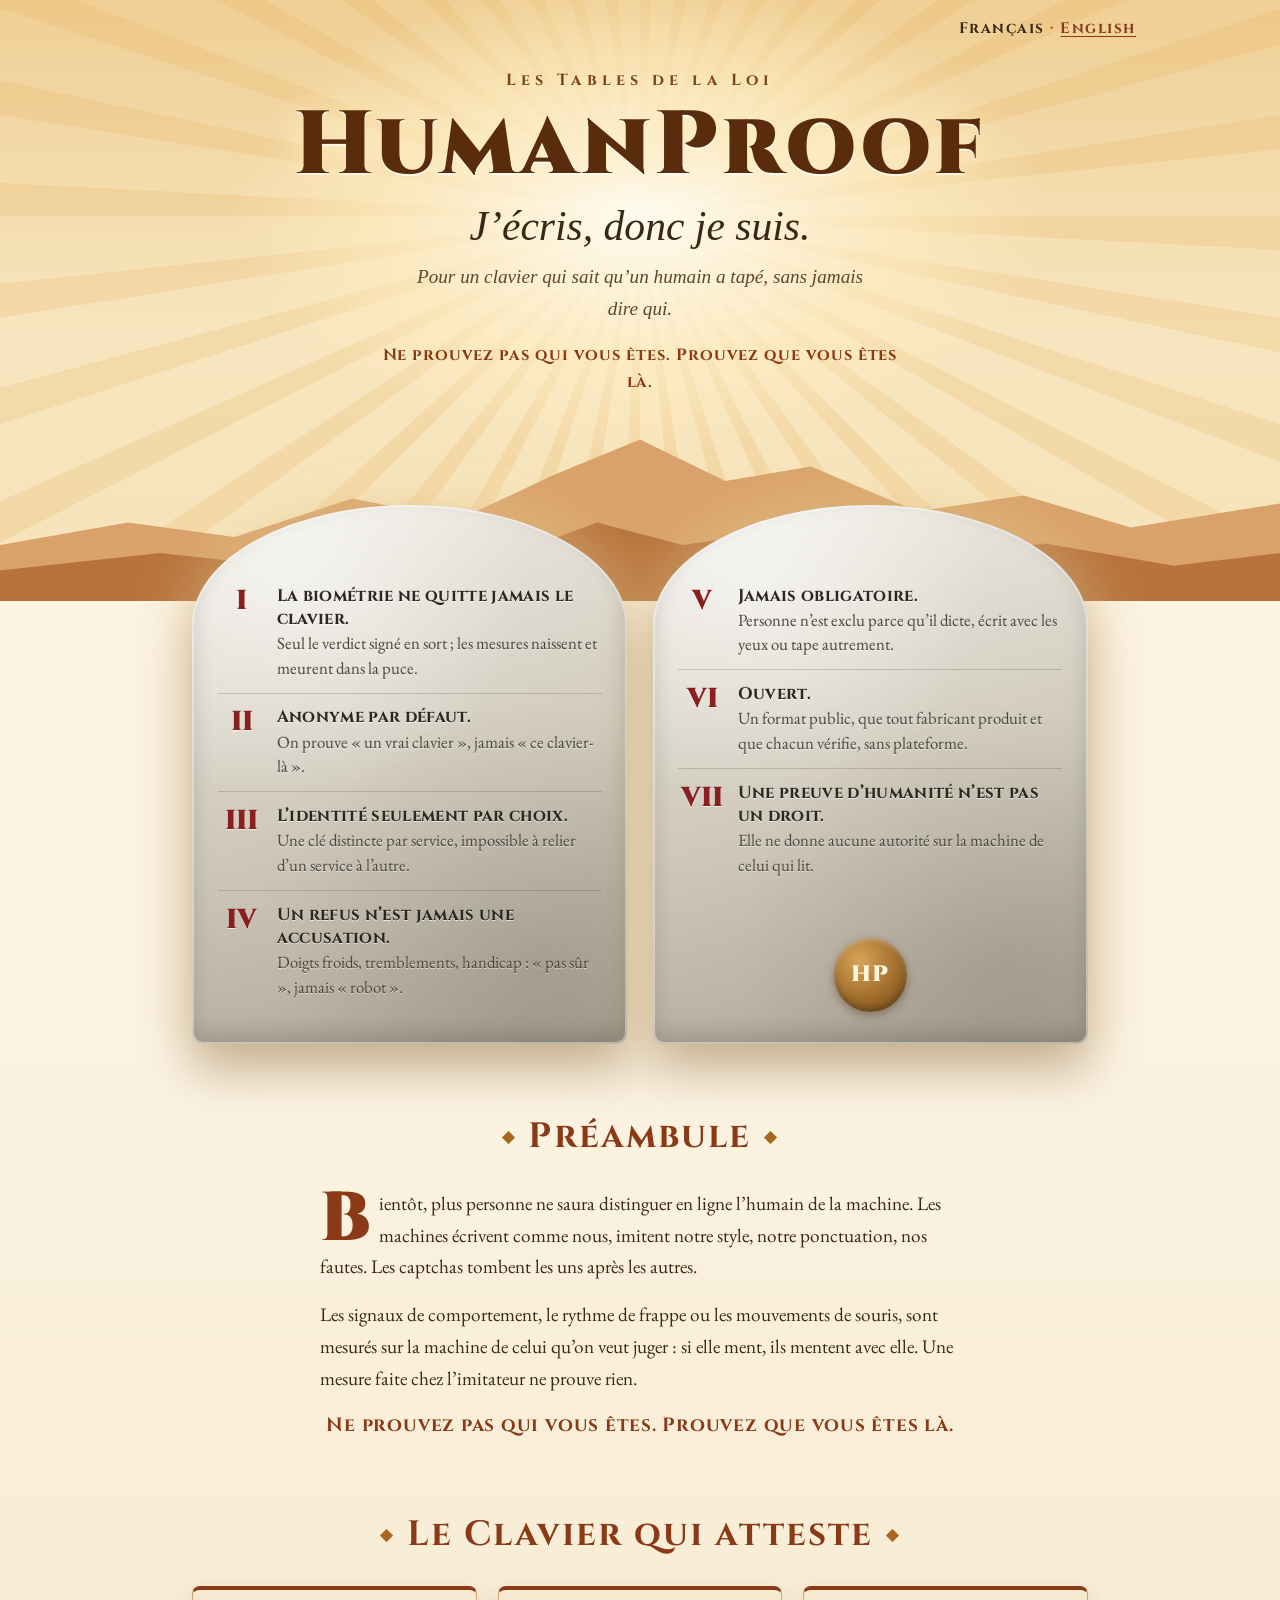
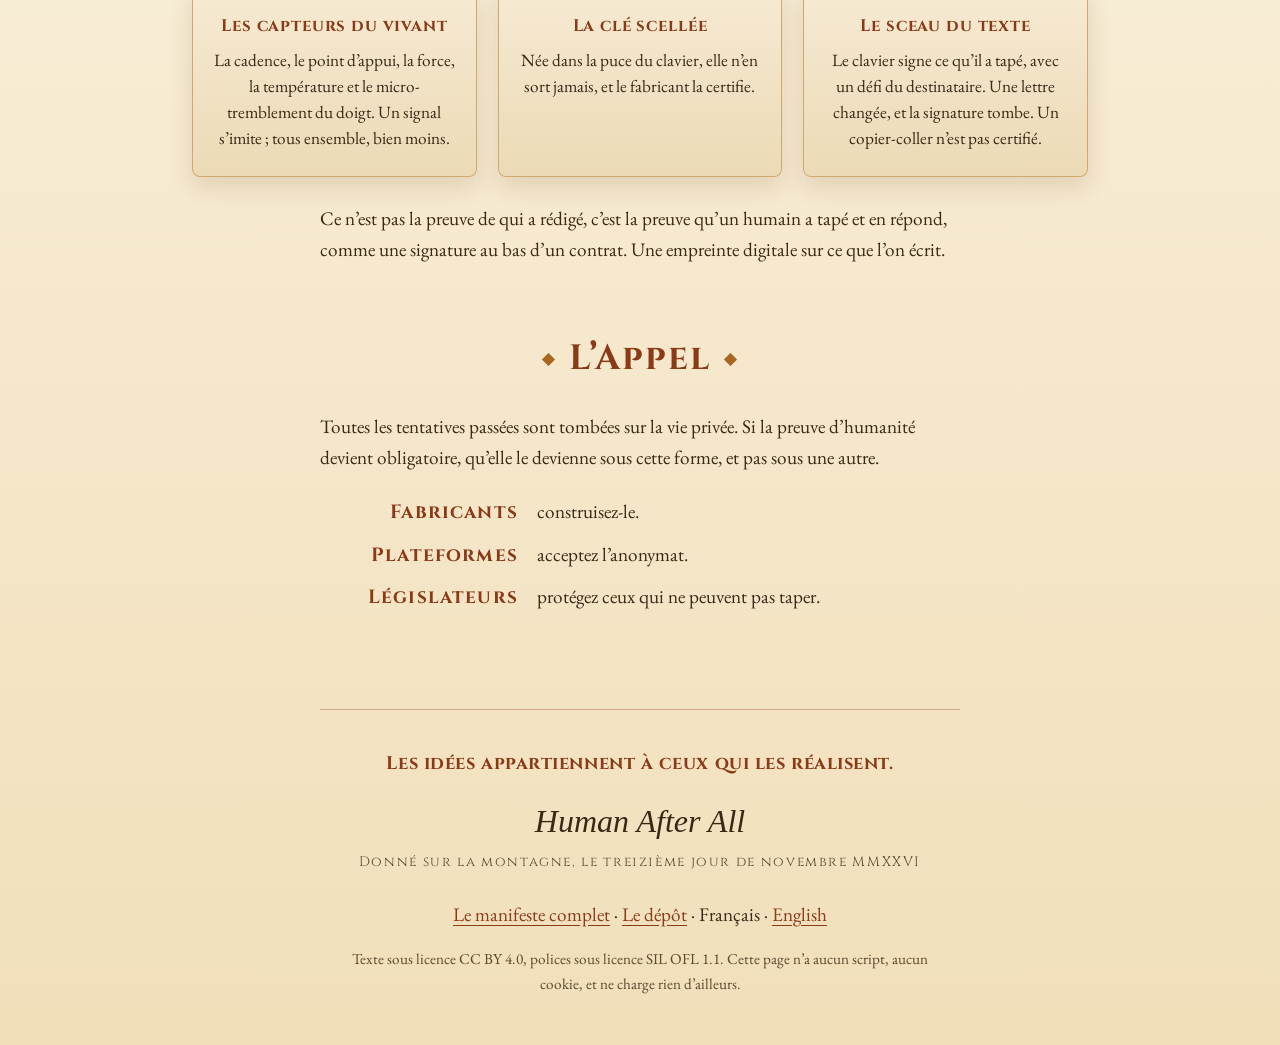
==== docs/index.html @ ca528313 "HumanProof : manifeste (FR, EN), versions courtes, page « Tables de la Loi », licence CC BY 4.0" ====
<!doctype html>
<html lang="fr">
<head>
  <meta charset="utf-8">
  <meta name="viewport" content="width=device-width, initial-scale=1">
  <meta http-equiv="Content-Security-Policy" content="default-src 'none'; style-src 'self'; font-src 'self'; img-src 'self'; base-uri 'none'; form-action 'none'">
  <meta name="referrer" content="no-referrer">
  <meta name="color-scheme" content="light">
  <title>HumanProof — J’écris, donc je suis</title>
  <meta name="description" content="Manifeste pour un clavier qui sait qu’un humain a tapé, sans jamais dire qui.">
  <meta property="og:title" content="HumanProof — J’écris, donc je suis">
  <meta property="og:description" content="Manifeste pour un clavier qui sait qu’un humain a tapé, sans jamais dire qui.">
  <meta property="og:type" content="website">
  <meta property="og:url" content="https://vpan-utbm.github.io/knock-knock/">
  <meta property="og:image" content="https://vpan-utbm.github.io/knock-knock/banner-fr.png">
  <meta name="twitter:card" content="summary_large_image">
  <link rel="alternate" hreflang="en" href="en.html">
  <link rel="stylesheet" href="style.css">
</head>
<body>
  <header class="sinai">
    <nav class="lang"><span aria-current="page">Français</span> · <a href="en.html" hreflang="en" lang="en">English</a></nav>
    <p class="kicker">Les Tables de la Loi</p>
    <h1>HumanProof</h1>
    <p class="tagline">J’écris, donc je suis.</p>
    <p class="subtitle">Pour un clavier qui sait qu’un humain a tapé, sans jamais dire qui.</p>
    <p class="slogan">Ne prouvez pas qui vous êtes. Prouvez que vous êtes là.</p>
    <svg class="mountain" viewBox="0 0 1200 220" preserveAspectRatio="none" aria-hidden="true">
      <path d="M0 220 L0 150 L120 122 L220 140 L330 92 L430 118 L520 62 L600 18 L680 70 L760 52 L860 108 L960 88 L1060 128 L1200 98 L1200 220 Z" fill="#d8a26a"/>
      <path d="M0 220 L0 182 L150 160 L260 176 L380 140 L470 166 L560 122 L640 150 L740 130 L850 170 L980 148 L1100 176 L1200 160 L1200 220 Z" fill="#b8733d"/>
    </svg>
  </header>

  <main>
  <section class="tables" aria-label="Les sept lois">
    <div class="tablets">
      <div class="tablet">
        <ol>
          <li><span class="num" aria-hidden="true">I</span><span class="law"><span class="visually-hidden">I. </span>La biométrie ne quitte jamais le clavier.</span><span class="gloss-line">Seul le verdict signé en sort ; les mesures naissent et meurent dans la puce.</span></li>
          <li><span class="num" aria-hidden="true">II</span><span class="law"><span class="visually-hidden">II. </span>Anonyme par défaut.</span><span class="gloss-line">On prouve « un vrai clavier », jamais « ce clavier-là ».</span></li>
          <li><span class="num" aria-hidden="true">III</span><span class="law"><span class="visually-hidden">III. </span>L’identité seulement par choix.</span><span class="gloss-line">Une clé distincte par service, impossible à relier d’un service à l’autre.</span></li>
          <li><span class="num" aria-hidden="true">IV</span><span class="law"><span class="visually-hidden">IV. </span>Un refus n’est jamais une accusation.</span><span class="gloss-line">Doigts froids, tremblements, handicap : « pas sûr », jamais « robot ».</span></li>
        </ol>
      </div>
      <div class="tablet">
        <ol start="5">
          <li><span class="num" aria-hidden="true">V</span><span class="law"><span class="visually-hidden">V. </span>Jamais obligatoire.</span><span class="gloss-line">Personne n’est exclu parce qu’il dicte, écrit avec les yeux ou tape autrement.</span></li>
          <li><span class="num" aria-hidden="true">VI</span><span class="law"><span class="visually-hidden">VI. </span>Ouvert.</span><span class="gloss-line">Un format public, que tout fabricant produit et que chacun vérifie, sans plateforme.</span></li>
          <li><span class="num" aria-hidden="true">VII</span><span class="law"><span class="visually-hidden">VII. </span>Une preuve d’humanité n’est pas un droit.</span><span class="gloss-line">Elle ne donne aucune autorité sur la machine de celui qui lit.</span></li>
        </ol>
        <div class="seal" aria-hidden="true">HP</div>
      </div>
    </div>
  </section>

  <section aria-labelledby="h-preamble">
    <h2 id="h-preamble">Préambule</h2>
    <div class="prose">
      <p class="lettrine">Bientôt, plus personne ne saura distinguer en ligne l’humain de la machine. Les machines écrivent comme nous, imitent notre style, notre ponctuation, nos fautes. Les captchas tombent les uns après les autres.</p>
      <p>Les signaux de comportement, le rythme de frappe ou les mouvements de souris, sont mesurés sur la machine de celui qu’on veut juger : si elle ment, ils mentent avec elle. Une mesure faite chez l’imitateur ne prouve rien.</p>
      <p class="proclaim">Ne prouvez pas qui vous êtes. Prouvez que vous êtes là.</p>
    </div>
  </section>

  <section aria-labelledby="h-keyboard">
    <h2 id="h-keyboard">Le Clavier qui atteste</h2>
    <div class="steles">
      <article class="stele"><h3>Les capteurs du vivant</h3><p>La cadence, le point d’appui, la force, la température et le micro-tremblement du doigt. Un signal s’imite ; tous ensemble, bien moins.</p></article>
      <article class="stele"><h3>La clé scellée</h3><p>Née dans la puce du clavier, elle n’en sort jamais, et le fabricant la certifie.</p></article>
      <article class="stele"><h3>Le sceau du texte</h3><p>Le clavier signe ce qu’il a tapé, avec un défi du destinataire. Une lettre changée, et la signature tombe. Un copier-coller n’est pas certifié.</p></article>
    </div>
    <div class="prose"><p>Ce n’est pas la preuve de qui a rédigé, c’est la preuve qu’un humain a tapé et en répond, comme une signature au bas d’un contrat. Une empreinte digitale sur ce que l’on écrit.</p></div>
  </section>

  <section aria-labelledby="h-call">
    <h2 id="h-call">L’Appel</h2>
    <div class="prose"><p>Toutes les tentatives passées sont tombées sur la vie privée. Si la preuve d’humanité devient obligatoire, qu’elle le devienne sous cette forme, et pas sous une autre.</p></div>
    <dl class="decree">
      <dt>Fabricants</dt><dd>construisez-le.</dd>
      <dt>Plateformes</dt><dd>acceptez l’anonymat.</dd>
      <dt>Législateurs</dt><dd>protégez ceux qui ne peuvent pas taper.</dd>
    </dl>
  </section>
  </main>

  <footer class="colophon">
    <p class="maxim">Les idées appartiennent à ceux qui les réalisent.</p>
    <p class="signature">Human After All</p>
    <p class="date">Donné sur la montagne, le treizième jour de novembre MMXXVI</p>
    <p class="links"><a href="https://github.com/vpan-utbm/knock-knock/blob/main/MANIFESTE.md">Le manifeste complet</a> · <a href="https://github.com/vpan-utbm/knock-knock">Le dépôt</a> · <span aria-current="page">Français</span> · <a href="en.html" hreflang="en" lang="en">English</a></p>
    <p class="fine">Texte sous licence CC BY 4.0, polices sous licence SIL OFL 1.1. Cette page n’a aucun script, aucun cookie, et ne charge rien d’ailleurs.</p>
  </footer>
</body>
</html>
---- docs/style.css ----
/* HumanProof: the Tables of the Law, Sinai at dawn. No script, no third-party request: fonts are self-hosted (SIL OFL). */

@font-face { font-family: "Cinzel"; src: url("fonts/Cinzel.ttf") format("truetype"); font-weight: 400 900; font-display: swap; }
@font-face { font-family: "EB Garamond"; src: url("fonts/EBGaramond.ttf") format("truetype"); font-weight: 400 800; font-style: normal; font-display: swap; }
@font-face { font-family: "EB Garamond"; src: url("fonts/EBGaramond-Italic.ttf") format("truetype"); font-weight: 400 800; font-style: italic; font-display: swap; }

:root {
  --sand: #fbf3e2;
  --sand-deep: #f1dfba;
  --ink: #3a2816;
  --ink-soft: #5e4630;
  --bronze: #7a4512;
  --bronze-hi: #a8661f;
  --terracotta: #8a3a17;
  --carved: #8b1e1e;
  --stone-hi: #f1eee7;
  --stone: #d3cdc0;
  --stone-lo: #ada595;
  --stone-ink: #2b2620;
  --stone-soft: #4d463c;
  --roman: "Cinzel", "Trajan Pro", Georgia, serif;
  --book: "EB Garamond", Garamond, Georgia, serif;
  color-scheme: light;
}

* { box-sizing: border-box; }

html { background: var(--sand); }

body {
  margin: 0;
  color: var(--ink);
  font-family: var(--book);
  font-size: 1.2rem;
  line-height: 1.65;
  background: linear-gradient(var(--sand) 40%, var(--sand-deep));
}

a { color: var(--terracotta); text-underline-offset: 0.2em; }
a:hover { color: #5c230b; }
a:focus-visible { outline: 2px solid var(--terracotta); outline-offset: 3px; border-radius: 2px; }

/* read by screen readers, not shown (the carved numeral is decorative) */
.visually-hidden { position: absolute; width: 1px; height: 1px; overflow: hidden; clip-path: inset(50%); white-space: nowrap; }

/* ---- Sinai at dawn: light from above, rays, the mountain ---- */

.sinai {
  position: relative;
  overflow: hidden;
  padding: 1rem 1rem 0;
  text-align: center;
  background:
    radial-gradient(ellipse 42% 52% at 50% 36%, rgba(255, 252, 240, 0.97), rgba(255, 238, 196, 0.6) 48%, transparent 76%),
    repeating-conic-gradient(from -90deg at 50% 36%, rgba(232, 176, 92, 0.22) 0deg 3deg, transparent 3deg 9deg),
    linear-gradient(#efcf94, #f7e5bf 55%, #f6e3bb);
}

.lang {
  max-width: 62rem;
  margin: 0 auto 1.6rem;
  text-align: right;
  font-family: var(--roman);
  font-size: 0.95rem;
  font-weight: 700;
  letter-spacing: 0.1em;
  color: var(--bronze);
}
.lang [aria-current] { color: var(--ink); }

.kicker {
  margin: 0 0 0.4rem;
  font-family: var(--roman);
  font-weight: 700;
  font-size: clamp(0.8rem, 2.6vw, 1rem);
  letter-spacing: 0.32em;
  color: var(--bronze);
}

h1 {
  margin: 0;
  font-family: var(--roman);
  font-weight: 900;
  font-size: clamp(2.7rem, 11vw, 5.6rem);
  line-height: 1.05;
  letter-spacing: 0.04em;
  color: #5a2c0e;
  text-shadow: 0 2px 0 rgba(255, 255, 255, 0.7), 0 0 32px rgba(255, 236, 190, 0.9);
}

.tagline {
  margin: 0.5rem 0 0.6rem;
  font-style: italic;
  font-size: clamp(1.7rem, 6vw, 2.6rem);
  line-height: 1.2;
  color: var(--ink);
}

.subtitle { margin: 0 auto 1.1rem; max-width: 28rem; font-style: italic; color: var(--ink-soft); }

.slogan {
  margin: 0 auto;
  max-width: 34rem;
  font-family: var(--roman);
  font-size: clamp(0.85rem, 2.6vw, 1.02rem);
  font-weight: 700;
  letter-spacing: 0.06em;
  color: var(--terracotta);
}

.mountain { display: block; width: calc(100% + 2rem); height: clamp(6rem, 18vw, 11rem); margin: 1.8rem -1rem 0; }

/* ---- Sections ---- */

main { max-width: 62rem; margin: 0 auto; padding: 0 1rem 2rem; }

section { margin: 0 auto 4rem; }

h2 {
  margin: 0 0 1.4rem;
  text-align: center;
  font-family: var(--roman);
  font-weight: 700;
  font-size: clamp(1.6rem, 5vw, 2.2rem);
  letter-spacing: 0.06em;
  color: var(--terracotta);
}
h2::before, h2::after { content: "\25C6"; font-size: 0.45em; vertical-align: middle; color: var(--bronze-hi); margin: 0 0.8em; }

.prose { max-width: 40rem; margin: 0 auto; }
.prose p { margin: 0 0 1rem; }

.lettrine::first-letter {
  float: left;
  font-family: var(--roman);
  font-weight: 900;
  font-size: 3.6em;
  line-height: 0.85;
  padding: 0.04em 0.12em 0 0;
  color: var(--terracotta);
}

.proclaim { margin: 1.6rem auto 0; text-align: center; font-family: var(--roman); font-weight: 700; letter-spacing: 0.04em; color: var(--terracotta); }

/* ---- The Tables of the Law, standing on the mountain ---- */

.tables { position: relative; margin-top: clamp(-6rem, -10vw, -3rem); }

.tablets {
  display: grid;
  grid-template-columns: repeat(auto-fit, minmax(18rem, 1fr));
  gap: 1.6rem;
  max-width: 56rem;
  margin: 0 auto;
}

.tablet {
  display: flex;
  flex-direction: column;
  padding: 5rem 1.6rem 2rem;
  color: var(--stone-ink);
  background:
    radial-gradient(circle at 24% 12%, rgba(255, 255, 255, 0.55), transparent 40%),
    radial-gradient(circle at 80% 86%, rgba(0, 0, 0, 0.1), transparent 46%),
    linear-gradient(165deg, var(--stone-hi), var(--stone) 48%, var(--stone-lo));
  border-radius: 50% 50% 0.7rem 0.7rem / 7.5rem 7.5rem 0.7rem 0.7rem;
  box-shadow:
    inset 0 0 0 2px rgba(255, 255, 255, 0.4),
    inset 0 -10px 22px rgba(0, 0, 0, 0.16),
    0 24px 50px rgba(90, 50, 15, 0.35),
    0 0 60px rgba(255, 230, 170, 0.6);
}

.tablet ol { list-style: none; margin: 0; padding: 0; }

.tablet li {
  display: grid;
  grid-template-columns: 3rem 1fr;
  column-gap: 0.7rem;
  padding: 0.8rem 0;
  border-top: 1px solid rgba(60, 50, 35, 0.2);
}
.tablet li:first-child { border-top: 0; padding-top: 0; }

.num, .law, .gloss-line { text-shadow: 0 1px 0 rgba(255, 255, 255, 0.65), 0 -1px 0 rgba(0, 0, 0, 0.14); }

.num {
  grid-row: span 2;
  align-self: start;
  font-family: var(--roman);
  font-weight: 900;
  font-size: 1.7rem;
  line-height: 1.15;
  text-align: center;
  color: var(--carved);
}

.law { font-family: var(--roman); font-weight: 700; font-size: 1.04rem; line-height: 1.4; letter-spacing: 0.02em; }

.gloss-line { font-size: 1.05rem; line-height: 1.45; color: var(--stone-soft); }

.seal {
  display: grid;
  place-items: center;
  width: 4.6rem;
  height: 4.6rem;
  margin: auto auto 0;
  border-radius: 50%;
  font-family: var(--roman);
  font-weight: 900;
  font-size: 1.4rem;
  letter-spacing: 0.06em;
  color: #fff4dc;
  background: radial-gradient(circle at 35% 30%, #d9a457, #9c6a2a 58%, #6b4318);
  box-shadow: 0 3px 8px rgba(60, 35, 10, 0.4), inset 0 -3px 6px rgba(0, 0, 0, 0.3), inset 0 2px 4px rgba(255, 255, 255, 0.35);
}

/* ---- The mechanism: three steles ---- */

.steles {
  display: grid;
  grid-template-columns: repeat(auto-fit, minmax(15rem, 1fr));
  gap: 1.3rem;
  max-width: 56rem;
  margin: 0 auto 1.6rem;
}

.stele {
  padding: 1.4rem 1.3rem 1.5rem;
  text-align: center;
  background: linear-gradient(#f6ead2, #ecdab6);
  border: 1px solid #cfa86e;
  border-top: 4px solid var(--terracotta);
  border-radius: 0.5rem;
  box-shadow: 0 10px 24px rgba(90, 50, 15, 0.14);
}
.stele h3 { margin: 0 0 0.5rem; font-family: var(--roman); font-weight: 700; font-size: 1.05rem; letter-spacing: 0.05em; color: var(--terracotta); }
.stele p { margin: 0; font-size: 1.08rem; line-height: 1.5; }

/* ---- The call ---- */

.decree { max-width: 34rem; margin: 1.4rem auto 0; display: grid; grid-template-columns: auto 1fr; gap: 0.6rem 1.2rem; align-items: baseline; }
.decree dt { font-family: var(--roman); font-weight: 700; letter-spacing: 0.06em; color: var(--terracotta); text-align: right; }
.decree dd { margin: 0; }

/* ---- Colophon ---- */

.colophon { max-width: 40rem; margin: 0 auto; padding: 2.4rem 1rem 3rem; text-align: center; border-top: 1px solid rgba(138, 58, 23, 0.35); }
.maxim { margin: 0 0 1rem; font-family: var(--roman); font-weight: 700; font-size: 1.15rem; letter-spacing: 0.03em; color: var(--terracotta); }
.signature { margin: 0; font-style: italic; font-size: 2rem; color: var(--ink); }
.date { margin: 0.2rem 0 1.6rem; font-family: var(--roman); font-size: 0.85rem; letter-spacing: 0.12em; color: var(--ink-soft); }
.links { margin: 0 0 1rem; }
.fine { margin: 0; font-size: 0.95rem; color: var(--ink-soft); }

@media (max-width: 30rem) {
  body { font-size: 1.1rem; }
  .tablet { padding: 4.4rem 1.2rem 1.8rem; }
  .decree { grid-template-columns: 1fr; gap: 0.1rem; }
  .decree dt { text-align: left; margin-top: 0.6rem; }
}
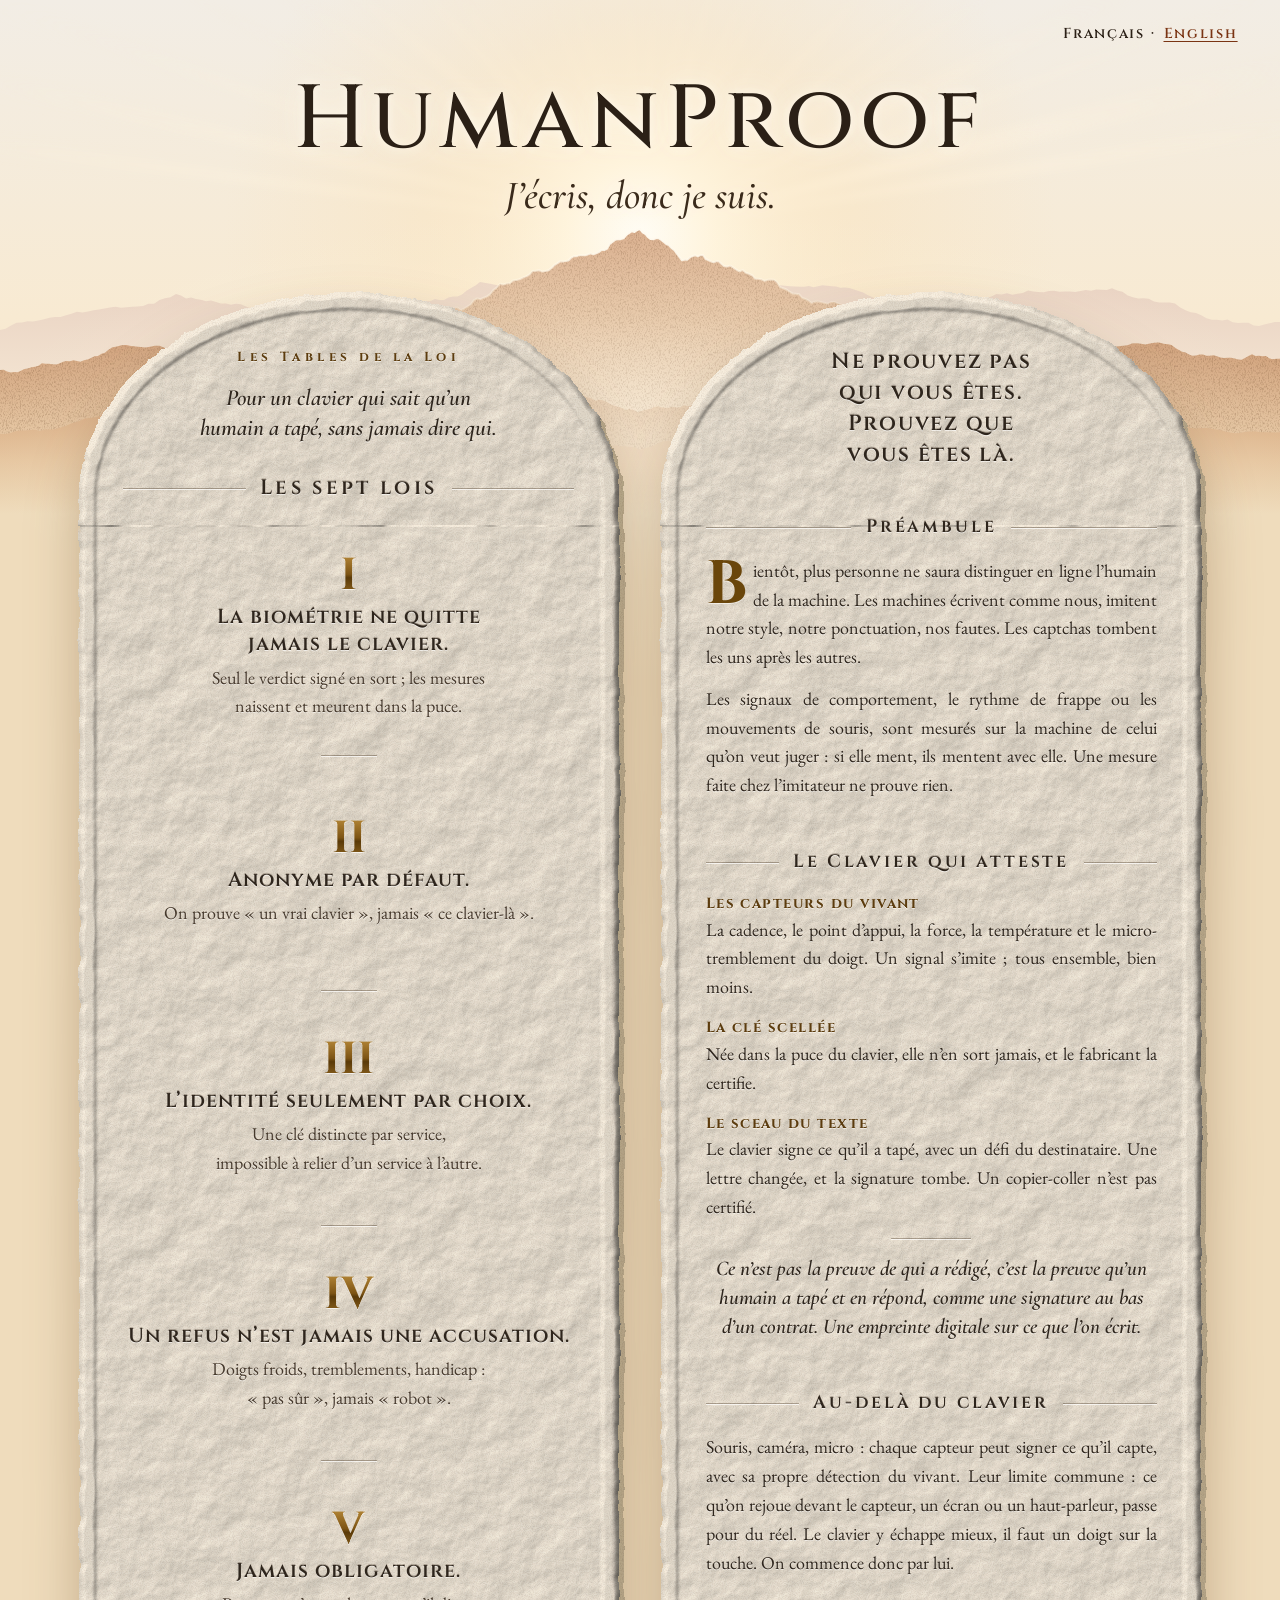
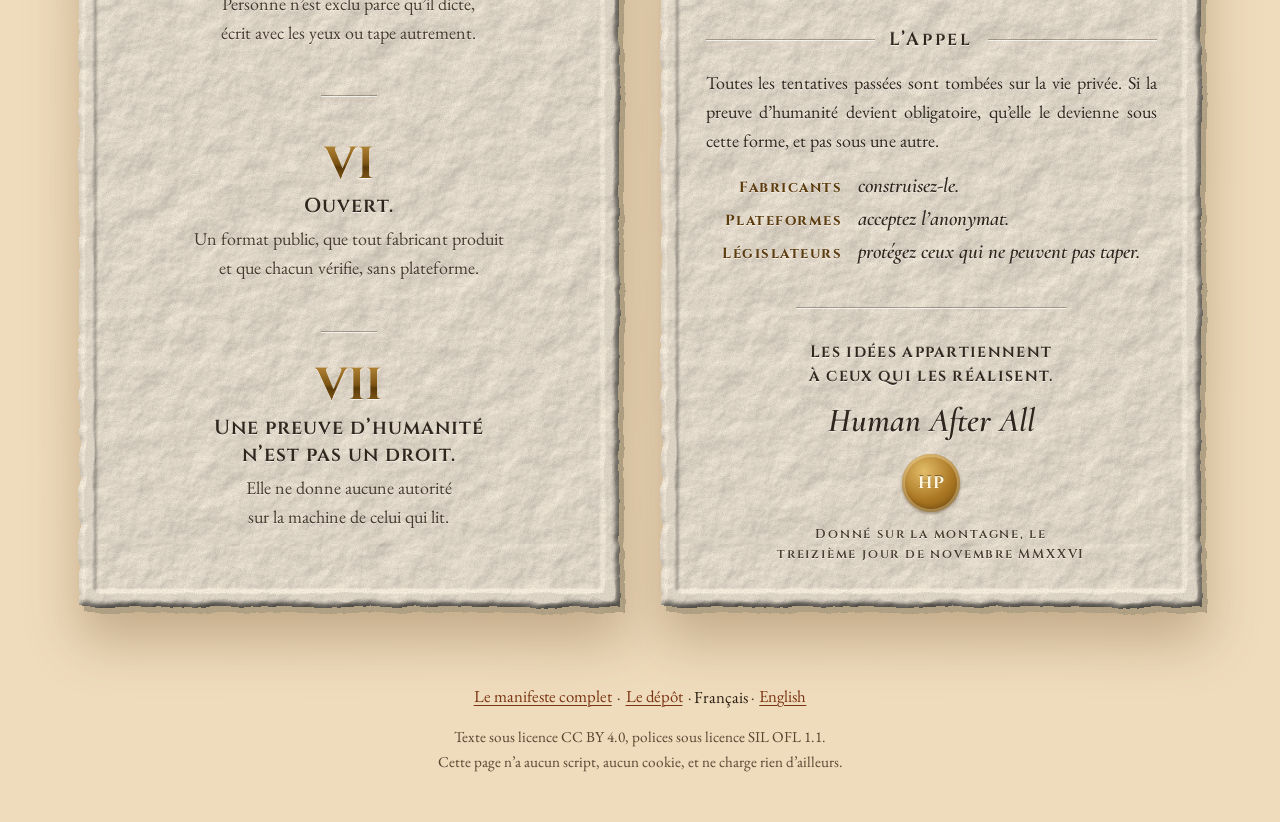
==== commit d8c7cc92: "Page : tout le manifeste grave sur deux tables de pierre au Sinai ; partie « Au-dela du clavier » ; " ====
--- a/docs/index.html
+++ b/docs/index.html
@@ -18,76 +18,78 @@
   <link rel="stylesheet" href="style.css">
 </head>
 <body>
-  <header class="sinai">
-    <nav class="lang"><span aria-current="page">Français</span> · <a href="en.html" hreflang="en" lang="en">English</a></nav>
-    <p class="kicker">Les Tables de la Loi</p>
+  <header class="sky">
+    <nav class="lang"><span aria-current="page">Français</span>&nbsp;· <a href="en.html" hreflang="en" lang="en">English</a></nav>
     <h1>HumanProof</h1>
     <p class="tagline">J’écris, donc je suis.</p>
-    <p class="subtitle">Pour un clavier qui sait qu’un humain a tapé, sans jamais dire qui.</p>
-    <p class="slogan">Ne prouvez pas qui vous êtes. Prouvez que vous êtes là.</p>
-    <svg class="mountain" viewBox="0 0 1200 220" preserveAspectRatio="none" aria-hidden="true">
-      <path d="M0 220 L0 150 L120 122 L220 140 L330 92 L430 118 L520 62 L600 18 L680 70 L760 52 L860 108 L960 88 L1060 128 L1200 98 L1200 220 Z" fill="#d8a26a"/>
-      <path d="M0 220 L0 182 L150 160 L260 176 L380 140 L470 166 L560 122 L640 150 L740 130 L850 170 L980 148 L1100 176 L1200 160 L1200 220 Z" fill="#b8733d"/>
-    </svg>
   </header>
 
-  <main>
-  <section class="tables" aria-label="Les sept lois">
-    <div class="tablets">
-      <div class="tablet">
-        <ol>
-          <li><span class="num" aria-hidden="true">I</span><span class="law"><span class="visually-hidden">I. </span>La biométrie ne quitte jamais le clavier.</span><span class="gloss-line">Seul le verdict signé en sort ; les mesures naissent et meurent dans la puce.</span></li>
-          <li><span class="num" aria-hidden="true">II</span><span class="law"><span class="visually-hidden">II. </span>Anonyme par défaut.</span><span class="gloss-line">On prouve « un vrai clavier », jamais « ce clavier-là ».</span></li>
-          <li><span class="num" aria-hidden="true">III</span><span class="law"><span class="visually-hidden">III. </span>L’identité seulement par choix.</span><span class="gloss-line">Une clé distincte par service, impossible à relier d’un service à l’autre.</span></li>
-          <li><span class="num" aria-hidden="true">IV</span><span class="law"><span class="visually-hidden">IV. </span>Un refus n’est jamais une accusation.</span><span class="gloss-line">Doigts froids, tremblements, handicap : « pas sûr », jamais « robot ».</span></li>
-        </ol>
-      </div>
-      <div class="tablet">
-        <ol start="5">
-          <li><span class="num" aria-hidden="true">V</span><span class="law"><span class="visually-hidden">V. </span>Jamais obligatoire.</span><span class="gloss-line">Personne n’est exclu parce qu’il dicte, écrit avec les yeux ou tape autrement.</span></li>
-          <li><span class="num" aria-hidden="true">VI</span><span class="law"><span class="visually-hidden">VI. </span>Ouvert.</span><span class="gloss-line">Un format public, que tout fabricant produit et que chacun vérifie, sans plateforme.</span></li>
-          <li><span class="num" aria-hidden="true">VII</span><span class="law"><span class="visually-hidden">VII. </span>Une preuve d’humanité n’est pas un droit.</span><span class="gloss-line">Elle ne donne aucune autorité sur la machine de celui qui lit.</span></li>
-        </ol>
-        <div class="seal" aria-hidden="true">HP</div>
+  <main class="tables">
+    <div class="tablet tablet-law">
+      <div class="field">
+        <div class="crown">
+          <p class="kicker">Les Tables de la Loi</p>
+          <p class="subtitle">Pour un clavier qui sait qu’un humain a tapé, sans jamais dire qui.</p>
+        </div>
+        <section class="laws" aria-labelledby="h-laws">
+          <h2 id="h-laws">Les sept lois</h2>
+          <ol>
+            <li><span class="num" aria-hidden="true">I</span><span class="law"><span class="visually-hidden">I. </span>La biométrie ne quitte jamais le clavier.</span><span class="gloss-line">Seul le verdict signé en sort ; les mesures naissent et meurent dans la puce.</span></li>
+            <li><span class="num" aria-hidden="true">II</span><span class="law"><span class="visually-hidden">II. </span>Anonyme par défaut.</span><span class="gloss-line">On prouve « un vrai clavier », jamais « ce clavier-là ».</span></li>
+            <li><span class="num" aria-hidden="true">III</span><span class="law"><span class="visually-hidden">III. </span>L’identité seulement par choix.</span><span class="gloss-line">Une clé distincte par service, impossible à relier d’un service à l’autre.</span></li>
+            <li><span class="num" aria-hidden="true">IV</span><span class="law"><span class="visually-hidden">IV. </span>Un refus n’est jamais une accusation.</span><span class="gloss-line">Doigts froids, tremblements, handicap : « pas sûr », jamais « robot ».</span></li>
+            <li><span class="num" aria-hidden="true">V</span><span class="law"><span class="visually-hidden">V. </span>Jamais obligatoire.</span><span class="gloss-line">Personne n’est exclu parce qu’il dicte, écrit avec les yeux ou tape autrement.</span></li>
+            <li><span class="num" aria-hidden="true">VI</span><span class="law"><span class="visually-hidden">VI. </span>Ouvert.</span><span class="gloss-line">Un format public, que tout fabricant produit et que chacun vérifie, sans plateforme.</span></li>
+            <li><span class="num" aria-hidden="true">VII</span><span class="law"><span class="visually-hidden">VII. </span>Une preuve d’humanité n’est pas un droit.</span><span class="gloss-line">Elle ne donne aucune autorité sur la machine de celui qui lit.</span></li>
+          </ol>
+        </section>
       </div>
     </div>
-  </section>
 
-  <section aria-labelledby="h-preamble">
-    <h2 id="h-preamble">Préambule</h2>
-    <div class="prose">
-      <p class="lettrine">Bientôt, plus personne ne saura distinguer en ligne l’humain de la machine. Les machines écrivent comme nous, imitent notre style, notre ponctuation, nos fautes. Les captchas tombent les uns après les autres.</p>
-      <p>Les signaux de comportement, le rythme de frappe ou les mouvements de souris, sont mesurés sur la machine de celui qu’on veut juger : si elle ment, ils mentent avec elle. Une mesure faite chez l’imitateur ne prouve rien.</p>
-      <p class="proclaim">Ne prouvez pas qui vous êtes. Prouvez que vous êtes là.</p>
+    <div class="tablet tablet-word">
+      <div class="field">
+        <div class="crown">
+          <p class="slogan"><span>Ne prouvez pas qui vous êtes.</span> <span>Prouvez que vous êtes là.</span></p>
+        </div>
+        <section aria-labelledby="h-preamble">
+          <h2 id="h-preamble">Préambule</h2>
+          <p class="lettrine">Bientôt, plus personne ne saura distinguer en ligne l’humain de la machine. Les machines écrivent comme nous, imitent notre style, notre ponctuation, nos fautes. Les captchas tombent les uns après les autres.</p>
+          <p>Les signaux de comportement, le rythme de frappe ou les mouvements de souris, sont mesurés sur la machine de celui qu’on veut juger : si elle ment, ils mentent avec elle. Une mesure faite chez l’imitateur ne prouve rien.</p>
+        </section>
+        <section aria-labelledby="h-keyboard">
+          <h2 id="h-keyboard">Le Clavier qui atteste</h2>
+          <div class="steles">
+            <div class="stele"><h3>Les capteurs du vivant</h3><p>La cadence, le point d’appui, la force, la température et le micro-tremblement du doigt. Un signal s’imite ; tous ensemble, bien moins.</p></div>
+            <div class="stele"><h3>La clé scellée</h3><p>Née dans la puce du clavier, elle n’en sort jamais, et le fabricant la certifie.</p></div>
+            <div class="stele"><h3>Le sceau du texte</h3><p>Le clavier signe ce qu’il a tapé, avec un défi du destinataire. Une lettre changée, et la signature tombe. Un copier-coller n’est pas certifié.</p></div>
+          </div>
+          <p class="gloss">Ce n’est pas la preuve de qui a rédigé, c’est la preuve qu’un humain a tapé et en répond, comme une signature au bas d’un contrat. Une empreinte digitale sur ce que l’on écrit.</p>
+        </section>
+        <section aria-labelledby="h-beyond">
+          <h2 id="h-beyond">Au-delà du clavier</h2>
+          <p>Souris, caméra, micro : chaque capteur peut signer ce qu’il capte, avec sa propre détection du vivant. Leur limite commune : ce qu’on rejoue devant le capteur, un écran ou un haut-parleur, passe pour du réel. Le clavier y échappe mieux, il faut un doigt sur la touche. On commence donc par lui.</p>
+        </section>
+        <section aria-labelledby="h-call">
+          <h2 id="h-call">L’Appel</h2>
+          <p>Toutes les tentatives passées sont tombées sur la vie privée. Si la preuve d’humanité devient obligatoire, qu’elle le devienne sous cette forme, et pas sous une autre.</p>
+          <dl class="decree">
+            <dt>Fabricants</dt><dd>construisez-le.</dd>
+            <dt>Plateformes</dt><dd>acceptez l’anonymat.</dd>
+            <dt>Législateurs</dt><dd>protégez ceux qui ne peuvent pas taper.</dd>
+          </dl>
+        </section>
+        <div class="colophon">
+          <p class="maxim">Les idées appartiennent à ceux qui les réalisent.</p>
+          <p class="signature">Human After All</p>
+          <div class="seal" aria-hidden="true">HP</div>
+          <p class="date">Donné sur la montagne, le treizième jour de novembre MMXXVI</p>
+        </div>
+      </div>
     </div>
-  </section>
-
-  <section aria-labelledby="h-keyboard">
-    <h2 id="h-keyboard">Le Clavier qui atteste</h2>
-    <div class="steles">
-      <article class="stele"><h3>Les capteurs du vivant</h3><p>La cadence, le point d’appui, la force, la température et le micro-tremblement du doigt. Un signal s’imite ; tous ensemble, bien moins.</p></article>
-      <article class="stele"><h3>La clé scellée</h3><p>Née dans la puce du clavier, elle n’en sort jamais, et le fabricant la certifie.</p></article>
-      <article class="stele"><h3>Le sceau du texte</h3><p>Le clavier signe ce qu’il a tapé, avec un défi du destinataire. Une lettre changée, et la signature tombe. Un copier-coller n’est pas certifié.</p></article>
-    </div>
-    <div class="prose"><p>Ce n’est pas la preuve de qui a rédigé, c’est la preuve qu’un humain a tapé et en répond, comme une signature au bas d’un contrat. Une empreinte digitale sur ce que l’on écrit.</p></div>
-  </section>
-
-  <section aria-labelledby="h-call">
-    <h2 id="h-call">L’Appel</h2>
-    <div class="prose"><p>Toutes les tentatives passées sont tombées sur la vie privée. Si la preuve d’humanité devient obligatoire, qu’elle le devienne sous cette forme, et pas sous une autre.</p></div>
-    <dl class="decree">
-      <dt>Fabricants</dt><dd>construisez-le.</dd>
-      <dt>Plateformes</dt><dd>acceptez l’anonymat.</dd>
-      <dt>Législateurs</dt><dd>protégez ceux qui ne peuvent pas taper.</dd>
-    </dl>
-  </section>
   </main>
 
-  <footer class="colophon">
-    <p class="maxim">Les idées appartiennent à ceux qui les réalisent.</p>
-    <p class="signature">Human After All</p>
-    <p class="date">Donné sur la montagne, le treizième jour de novembre MMXXVI</p>
-    <p class="links"><a href="https://github.com/vpan-utbm/knock-knock/blob/main/MANIFESTE.md">Le manifeste complet</a> · <a href="https://github.com/vpan-utbm/knock-knock">Le dépôt</a> · <span aria-current="page">Français</span> · <a href="en.html" hreflang="en" lang="en">English</a></p>
+  <footer class="foot">
+    <p class="links"><a href="https://github.com/vpan-utbm/knock-knock/blob/main/MANIFESTE.md">Le manifeste complet</a>&nbsp;· <a href="https://github.com/vpan-utbm/knock-knock">Le dépôt</a>&nbsp;· <span aria-current="page">Français</span>&nbsp;· <a href="en.html" hreflang="en" lang="en">English</a></p>
     <p class="fine">Texte sous licence CC BY 4.0, polices sous licence SIL OFL 1.1. Cette page n’a aucun script, aucun cookie, et ne charge rien d’ailleurs.</p>
   </footer>
 </body>
--- a/docs/style.css
+++ b/docs/style.css
@@ -1,25 +1,28 @@
-/* HumanProof: the Tables of the Law, Sinai at dawn. No script, no third-party request: fonts are self-hosted (SIL OFL). */
+/* HumanProof: the whole manifesto carved on two Tables of the Law, standing on Sinai at dawn.
+   No script, no third-party request: fonts are self-hosted (SIL OFL), art is local SVG. */
 
 @font-face { font-family: "Cinzel"; src: url("fonts/Cinzel.ttf") format("truetype"); font-weight: 400 900; font-display: swap; }
 @font-face { font-family: "EB Garamond"; src: url("fonts/EBGaramond.ttf") format("truetype"); font-weight: 400 800; font-style: normal; font-display: swap; }
-@font-face { font-family: "EB Garamond"; src: url("fonts/EBGaramond-Italic.ttf") format("truetype"); font-weight: 400 800; font-style: italic; font-display: swap; }
+@font-face { font-family: "Cormorant"; src: url("fonts/Cormorant-Italic.ttf") format("truetype"); font-weight: 300 700; font-style: italic; font-display: swap; }
 
 :root {
-  --sand: #fbf3e2;
-  --sand-deep: #f1dfba;
-  --ink: #3a2816;
-  --ink-soft: #5e4630;
-  --bronze: #7a4512;
-  --bronze-hi: #a8661f;
-  --terracotta: #8a3a17;
-  --carved: #8b1e1e;
-  --stone-hi: #f1eee7;
-  --stone: #d3cdc0;
-  --stone-lo: #ada595;
-  --stone-ink: #2b2620;
-  --stone-soft: #4d463c;
+  --sky-top: #f2ede5;
+  --sky-mid: #f8ead2;
+  --sky-low: #f6dbb0;
+  --sand: #efdcbc;
+  --ink: #2b2016;
+  --ink-soft: #5a4632;
+  --link: #7a3413;
+  --carve: #2e251c;
+  --carve-soft: #46392c;
+  --bronze: #5c3c0e;
+  --gilt: linear-gradient(180deg, #b88a3a 0%, #7d5414 46%, #5a3a08 54%, #9a6d24 100%);
+  --incised: 0 1px 0 rgba(255, 255, 255, 0.55);
+  --incised-deep: 0 -1px 0 rgba(45, 30, 15, 0.3), 0 1px 0 rgba(255, 255, 255, 0.6);
+  --rule: linear-gradient(rgba(70, 52, 32, 0.38) 50%, rgba(255, 255, 255, 0.7) 50%);
   --roman: "Cinzel", "Trajan Pro", Georgia, serif;
   --book: "EB Garamond", Garamond, Georgia, serif;
+  --italic: "Cormorant", "EB Garamond", Garamond, Georgia, serif;
   color-scheme: light;
 }
 
@@ -31,230 +34,316 @@
   margin: 0;
   color: var(--ink);
   font-family: var(--book);
-  font-size: 1.2rem;
-  line-height: 1.65;
-  background: linear-gradient(var(--sand) 40%, var(--sand-deep));
-}
-
-a { color: var(--terracotta); text-underline-offset: 0.2em; }
-a:hover { color: #5c230b; }
-a:focus-visible { outline: 2px solid var(--terracotta); outline-offset: 3px; border-radius: 2px; }
-
-/* read by screen readers, not shown (the carved numeral is decorative) */
+  font-size: 1.125rem;
+  line-height: 1.6;
+  background: var(--sand);
+  overflow-x: clip;
+}
+
+a { color: var(--link); text-underline-offset: 0.2em; text-decoration-thickness: 1px; }
+a:hover { color: #4f1f08; text-decoration-thickness: 2px; }
+a:focus-visible { outline: 2px solid var(--link); outline-offset: 3px; border-radius: 2px; }
+
+/* read by screen readers, not shown (the gilded numeral is decorative) */
 .visually-hidden { position: absolute; width: 1px; height: 1px; overflow: hidden; clip-path: inset(50%); white-space: nowrap; }
 
-/* ---- Sinai at dawn: light from above, rays, the mountain ---- */
-
-.sinai {
+/* ---- The sky: dawn breaking behind the summit ---- */
+
+.sky {
+  padding: 1rem 1rem max(28%, 19rem);
+  text-align: center;
+  background:
+    url("sinai.svg") center bottom / max(100%, 1100px) auto no-repeat,
+    linear-gradient(var(--sky-top), var(--sky-mid) 55%, var(--sky-low));
+}
+
+.lang {
+  max-width: 75rem;
+  margin: 0 auto 1.4rem;
+  text-align: right;
+  font-family: var(--roman);
+  font-size: 0.9rem;
+  font-weight: 600;
+  letter-spacing: 0.12em;
+  color: var(--ink);
+}
+.lang a { color: var(--link); }
+.lang a, .links a { display: inline-block; padding: 0.35rem 0.15rem; }
+
+h1 {
+  margin: 0;
+  font-family: var(--roman);
+  font-weight: 500;
+  font-size: clamp(2.5rem, 8.4vw, 5.6rem);
+  line-height: 1.05;
+  letter-spacing: 0.07em;
+  color: var(--ink);
+  text-shadow: 0 0 2rem rgba(255, 250, 238, 0.95), 0 0 0.6rem rgba(255, 250, 238, 0.9);
+}
+
+.tagline {
+  margin: 0.3rem 0 0;
+  font-family: var(--italic);
+  font-style: italic;
+  font-weight: 500;
+  font-size: clamp(1.6rem, 4.6vw, 2.5rem);
+  line-height: 1.2;
+  color: #3a2a1b;
+  text-shadow: 0 0 1.2rem rgba(255, 250, 238, 0.95);
+}
+
+/* ---- The two Tables of the Law ---- */
+
+.tables {
   position: relative;
-  overflow: hidden;
-  padding: 1rem 1rem 0;
-  text-align: center;
+  display: grid;
+  grid-template-columns: repeat(2, minmax(0, 35rem));
+  justify-content: center;
+  gap: 1.4rem;
+  margin-top: min(-23%, -16rem);
+  padding: 0 1rem 2rem;
+}
+
+/* the light of the summit spilling round the crowns */
+.tables::before {
+  content: "";
+  position: absolute;
+  top: -5rem;
+  left: 50%;
+  width: min(84rem, 160%);
+  height: 30rem;
+  transform: translateX(-50%);
+  background: radial-gradient(closest-side, rgba(255, 251, 240, 0.5), rgba(255, 246, 226, 0.2) 55%, transparent);
+  pointer-events: none;
+}
+
+/* the slab is drawn in SVG, in three pieces cut from one 600 x 940 drawing and scaled to the tablet's width:
+   the crown and the base keep their shape, the body repeats in between (margins in % follow the width), so the
+   drawing never stretches and costs the same whatever the tablet's height */
+.tablet {
+  position: relative;
+  z-index: 1;
   background:
-    radial-gradient(ellipse 42% 52% at 50% 36%, rgba(255, 252, 240, 0.97), rgba(255, 238, 196, 0.6) 48%, transparent 76%),
-    repeating-conic-gradient(from -90deg at 50% 36%, rgba(232, 176, 92, 0.22) 0deg 3deg, transparent 3deg 9deg),
-    linear-gradient(#efcf94, #f7e5bf 55%, #f6e3bb);
-}
-
-.lang {
-  max-width: 62rem;
-  margin: 0 auto 1.6rem;
-  text-align: right;
-  font-family: var(--roman);
-  font-size: 0.95rem;
-  font-weight: 700;
+    url("tablet-crown.svg") top / 100% auto no-repeat,
+    url("tablet-base.svg") bottom / 100% auto no-repeat;
+  filter: drop-shadow(0 1.8rem 1.6rem rgba(96, 58, 22, 0.3));
+}
+.tablet::before {
+  content: "";
+  position: absolute;
+  inset: 0;
+  z-index: -1;
+  margin: 43.333% 0 13.333%;
+  background: url("tablet-body.svg") top / 100% auto repeat-y;
+  /* the crown and the base run under both ends: fading the ends makes the joins dissolve into the stone */
+  mask-image: linear-gradient(transparent, #000 7px, #000 calc(100% - 7px), transparent);
+}
+
+/* the text sits in the sunken field, inside the rim */
+.field {
+  display: flex;
+  flex-direction: column;
+  height: 100%;
+  padding: 4rem 3.4rem 3.4rem;
+  color: var(--carve);
+  text-shadow: var(--incised);
+}
+
+.crown { max-width: 23rem; margin: 0 auto 2rem; text-align: center; }
+
+.kicker {
+  margin: 0 0 0.9rem;
+  font-family: var(--roman);
+  font-weight: 700;
+  font-size: 0.82rem;
+  letter-spacing: 0.34em;
+  color: var(--bronze);
+}
+
+.subtitle {
+  margin: 0;
+  font-family: var(--italic);
+  font-style: italic;
+  font-weight: 600;
+  font-size: 1.45rem;
+  line-height: 1.3;
+  text-wrap: balance;
+}
+
+.slogan {
+  margin: 0.4rem 0 0;
+  font-family: var(--roman);
+  font-weight: 600;
+  font-size: 1.36rem;
+  line-height: 1.42;
+  letter-spacing: 0.08em;
+  text-shadow: var(--incised-deep);
+}
+.slogan span { display: block; text-wrap: balance; }
+.tablet-word .crown { max-width: 21rem; }
+
+.field h2 {
+  display: flex;
+  align-items: center;
+  gap: 0.9rem;
+  margin: 0 0 1.1rem;
+  font-family: var(--roman);
+  font-weight: 600;
+  font-size: 1.12rem;
+  line-height: 1.3;
+  letter-spacing: 0.16em;
+  text-align: center;
+  text-shadow: var(--incised-deep);
+}
+.field h2::before, .field h2::after { content: ""; flex: 1 1 1.2rem; height: 2px; background: var(--rule); }
+
+.field section + section { margin-top: 2.4rem; }
+
+/* ---- Left tablet: the seven laws ---- */
+
+.laws { display: flex; flex: 1; flex-direction: column; }
+.laws h2 { font-size: 1.3rem; }
+
+.laws ol {
+  display: flex;
+  flex: 1;
+  flex-direction: column;
+  list-style: none;
+  margin: 0;
+  padding: 0;
+  text-align: center;
+}
+
+.laws li { display: flex; flex: 1; flex-direction: column; justify-content: center; padding: 1.4rem 0; }
+.laws li + li { background: var(--rule) center top / 3.5rem 2px no-repeat; }
+
+.num {
+  display: block;
+  margin: 0 auto 0.35rem;
+  font-family: var(--roman);
+  font-weight: 700;
+  font-size: 2.8rem;
+  line-height: 1;
+  color: transparent;
+  background: var(--gilt);
+  -webkit-background-clip: text;
+  background-clip: text;
+  text-shadow: none;
+  filter: drop-shadow(0 1px 0 rgba(255, 255, 255, 0.7));
+}
+
+.law {
+  display: block;
+  font-family: var(--roman);
+  font-weight: 600;
+  font-size: 1.24rem;
+  line-height: 1.38;
+  letter-spacing: 0.05em;
+  text-wrap: balance;
+  text-shadow: var(--incised-deep);
+}
+
+.gloss-line { display: block; max-width: 25rem; margin: 0.3rem auto 0; color: var(--carve-soft); text-wrap: balance; }
+
+/* ---- Right tablet: the word ---- */
+
+.tablet-word p { margin: 0 0 0.8rem; }
+.tablet-word section > p:not(.gloss), .stele p { text-align: justify; hyphens: auto; }
+
+.lettrine::first-letter {
+  float: left;
+  margin: 0.05em 0.1em 0 0;
+  font-family: var(--roman);
+  font-weight: 700;
+  font-size: 3.4em;
+  line-height: 0.82;
+  color: #6a460b;
+}
+
+.steles { display: grid; gap: 0.9rem; margin: 0 0 1rem; }
+.stele h3 {
+  margin: 0;
+  font-family: var(--roman);
+  font-weight: 700;
+  font-size: 0.92rem;
   letter-spacing: 0.1em;
   color: var(--bronze);
 }
-.lang [aria-current] { color: var(--ink); }
-
-.kicker {
-  margin: 0 0 0.4rem;
-  font-family: var(--roman);
-  font-weight: 700;
-  font-size: clamp(0.8rem, 2.6vw, 1rem);
-  letter-spacing: 0.32em;
-  color: var(--bronze);
-}
-
-h1 {
-  margin: 0;
-  font-family: var(--roman);
-  font-weight: 900;
-  font-size: clamp(2.7rem, 11vw, 5.6rem);
-  line-height: 1.05;
-  letter-spacing: 0.04em;
-  color: #5a2c0e;
-  text-shadow: 0 2px 0 rgba(255, 255, 255, 0.7), 0 0 32px rgba(255, 236, 190, 0.9);
-}
-
-.tagline {
-  margin: 0.5rem 0 0.6rem;
+.stele p { margin: 0; }
+
+.gloss {
+  margin: 1.2rem 0 0;
+  padding: 1rem 0.5rem 0;
+  font-family: var(--italic);
   font-style: italic;
-  font-size: clamp(1.7rem, 6vw, 2.6rem);
-  line-height: 1.2;
-  color: var(--ink);
-}
-
-.subtitle { margin: 0 auto 1.1rem; max-width: 28rem; font-style: italic; color: var(--ink-soft); }
-
-.slogan {
-  margin: 0 auto;
-  max-width: 34rem;
-  font-family: var(--roman);
-  font-size: clamp(0.85rem, 2.6vw, 1.02rem);
-  font-weight: 700;
-  letter-spacing: 0.06em;
-  color: var(--terracotta);
-}
-
-.mountain { display: block; width: calc(100% + 2rem); height: clamp(6rem, 18vw, 11rem); margin: 1.8rem -1rem 0; }
-
-/* ---- Sections ---- */
-
-main { max-width: 62rem; margin: 0 auto; padding: 0 1rem 2rem; }
-
-section { margin: 0 auto 4rem; }
-
-h2 {
-  margin: 0 0 1.4rem;
-  text-align: center;
-  font-family: var(--roman);
-  font-weight: 700;
-  font-size: clamp(1.6rem, 5vw, 2.2rem);
-  letter-spacing: 0.06em;
-  color: var(--terracotta);
-}
-h2::before, h2::after { content: "\25C6"; font-size: 0.45em; vertical-align: middle; color: var(--bronze-hi); margin: 0 0.8em; }
-
-.prose { max-width: 40rem; margin: 0 auto; }
-.prose p { margin: 0 0 1rem; }
-
-.lettrine::first-letter {
-  float: left;
-  font-family: var(--roman);
-  font-weight: 900;
-  font-size: 3.6em;
-  line-height: 0.85;
-  padding: 0.04em 0.12em 0 0;
-  color: var(--terracotta);
-}
-
-.proclaim { margin: 1.6rem auto 0; text-align: center; font-family: var(--roman); font-weight: 700; letter-spacing: 0.04em; color: var(--terracotta); }
-
-/* ---- The Tables of the Law, standing on the mountain ---- */
-
-.tables { position: relative; margin-top: clamp(-6rem, -10vw, -3rem); }
-
-.tablets {
-  display: grid;
-  grid-template-columns: repeat(auto-fit, minmax(18rem, 1fr));
-  gap: 1.6rem;
-  max-width: 56rem;
-  margin: 0 auto;
-}
-
-.tablet {
-  display: flex;
-  flex-direction: column;
-  padding: 5rem 1.6rem 2rem;
-  color: var(--stone-ink);
-  background:
-    radial-gradient(circle at 24% 12%, rgba(255, 255, 255, 0.55), transparent 40%),
-    radial-gradient(circle at 80% 86%, rgba(0, 0, 0, 0.1), transparent 46%),
-    linear-gradient(165deg, var(--stone-hi), var(--stone) 48%, var(--stone-lo));
-  border-radius: 50% 50% 0.7rem 0.7rem / 7.5rem 7.5rem 0.7rem 0.7rem;
-  box-shadow:
-    inset 0 0 0 2px rgba(255, 255, 255, 0.4),
-    inset 0 -10px 22px rgba(0, 0, 0, 0.16),
-    0 24px 50px rgba(90, 50, 15, 0.35),
-    0 0 60px rgba(255, 230, 170, 0.6);
-}
-
-.tablet ol { list-style: none; margin: 0; padding: 0; }
-
-.tablet li {
-  display: grid;
-  grid-template-columns: 3rem 1fr;
-  column-gap: 0.7rem;
-  padding: 0.8rem 0;
-  border-top: 1px solid rgba(60, 50, 35, 0.2);
-}
-.tablet li:first-child { border-top: 0; padding-top: 0; }
-
-.num, .law, .gloss-line { text-shadow: 0 1px 0 rgba(255, 255, 255, 0.65), 0 -1px 0 rgba(0, 0, 0, 0.14); }
-
-.num {
-  grid-row: span 2;
-  align-self: start;
-  font-family: var(--roman);
-  font-weight: 900;
-  font-size: 1.7rem;
-  line-height: 1.15;
-  text-align: center;
-  color: var(--carved);
-}
-
-.law { font-family: var(--roman); font-weight: 700; font-size: 1.04rem; line-height: 1.4; letter-spacing: 0.02em; }
-
-.gloss-line { font-size: 1.05rem; line-height: 1.45; color: var(--stone-soft); }
+  font-weight: 600;
+  font-size: 1.32rem;
+  line-height: 1.38;
+  text-align: center;
+  background: var(--rule) center top / 5rem 2px no-repeat;
+}
+
+.decree { display: grid; grid-template-columns: auto 1fr; gap: 0.35rem 1rem; align-items: baseline; width: fit-content; margin: 1rem auto 0; }
+.decree dt { font-family: var(--roman); font-weight: 700; font-size: 0.92rem; letter-spacing: 0.1em; color: var(--bronze); text-align: right; }
+.decree dd { margin: 0; text-wrap: balance; font-family: var(--italic); font-style: italic; font-weight: 600; font-size: 1.3rem; line-height: 1.3; }
+
+.colophon {
+  margin-top: auto;
+  padding-top: 2.6rem;
+  text-align: center;
+}
+.colophon::before { content: ""; display: block; width: 60%; height: 2px; margin: 0 auto 2rem; background: var(--rule); }
+
+.maxim { margin: 0 0 0.6rem; font-family: var(--roman); font-weight: 600; font-size: 1.02rem; line-height: 1.45; letter-spacing: 0.08em; text-wrap: balance; text-shadow: var(--incised-deep); }
+.colophon .signature { margin: 0; font-family: var(--italic); font-style: italic; font-weight: 600; font-size: 2.1rem; line-height: 1.2; }
 
 .seal {
   display: grid;
   place-items: center;
-  width: 4.6rem;
-  height: 4.6rem;
-  margin: auto auto 0;
+  width: 3.6rem;
+  height: 3.6rem;
+  margin: 0.8rem auto;
   border-radius: 50%;
   font-family: var(--roman);
-  font-weight: 900;
-  font-size: 1.4rem;
-  letter-spacing: 0.06em;
-  color: #fff4dc;
-  background: radial-gradient(circle at 35% 30%, #d9a457, #9c6a2a 58%, #6b4318);
-  box-shadow: 0 3px 8px rgba(60, 35, 10, 0.4), inset 0 -3px 6px rgba(0, 0, 0, 0.3), inset 0 2px 4px rgba(255, 255, 255, 0.35);
-}
-
-/* ---- The mechanism: three steles ---- */
-
-.steles {
-  display: grid;
-  grid-template-columns: repeat(auto-fit, minmax(15rem, 1fr));
-  gap: 1.3rem;
-  max-width: 56rem;
-  margin: 0 auto 1.6rem;
-}
-
-.stele {
-  padding: 1.4rem 1.3rem 1.5rem;
-  text-align: center;
-  background: linear-gradient(#f6ead2, #ecdab6);
-  border: 1px solid #cfa86e;
-  border-top: 4px solid var(--terracotta);
-  border-radius: 0.5rem;
-  box-shadow: 0 10px 24px rgba(90, 50, 15, 0.14);
-}
-.stele h3 { margin: 0 0 0.5rem; font-family: var(--roman); font-weight: 700; font-size: 1.05rem; letter-spacing: 0.05em; color: var(--terracotta); }
-.stele p { margin: 0; font-size: 1.08rem; line-height: 1.5; }
-
-/* ---- The call ---- */
-
-.decree { max-width: 34rem; margin: 1.4rem auto 0; display: grid; grid-template-columns: auto 1fr; gap: 0.6rem 1.2rem; align-items: baseline; }
-.decree dt { font-family: var(--roman); font-weight: 700; letter-spacing: 0.06em; color: var(--terracotta); text-align: right; }
-.decree dd { margin: 0; }
-
-/* ---- Colophon ---- */
-
-.colophon { max-width: 40rem; margin: 0 auto; padding: 2.4rem 1rem 3rem; text-align: center; border-top: 1px solid rgba(138, 58, 23, 0.35); }
-.maxim { margin: 0 0 1rem; font-family: var(--roman); font-weight: 700; font-size: 1.15rem; letter-spacing: 0.03em; color: var(--terracotta); }
-.signature { margin: 0; font-style: italic; font-size: 2rem; color: var(--ink); }
-.date { margin: 0.2rem 0 1.6rem; font-family: var(--roman); font-size: 0.85rem; letter-spacing: 0.12em; color: var(--ink-soft); }
-.links { margin: 0 0 1rem; }
-.fine { margin: 0; font-size: 0.95rem; color: var(--ink-soft); }
+  font-weight: 700;
+  font-size: 1.05rem;
+  letter-spacing: 0.04em;
+  color: #fff6df;
+  text-shadow: 0 -1px 0 rgba(60, 36, 6, 0.6);
+  background: radial-gradient(circle at 38% 30%, #e3bd69, #a87522 55%, #6e4a0c);
+  box-shadow: inset 0 0 0 3px rgba(255, 236, 190, 0.35), inset 0 -3px 5px rgba(50, 30, 5, 0.4), 0 2px 3px rgba(60, 40, 15, 0.35);
+}
+
+.colophon .date { margin: 0; font-family: var(--roman); font-weight: 600; font-size: 0.8rem; line-height: 1.6; letter-spacing: 0.14em; color: var(--carve-soft); text-wrap: balance; }
+
+/* ---- At the foot of the mountain ---- */
+
+.foot { max-width: 46rem; margin: 0 auto; padding: 1.6rem 1rem 3rem; text-align: center; color: var(--ink-soft); }
+.links { margin: 0 0 0.6rem; font-size: 1.05rem; text-wrap: balance; }
+.links [aria-current] { color: var(--ink); }
+.fine { margin: 0; font-size: 0.95rem; text-wrap: balance; }
+
+/* ---- One tablet after the other on narrow screens ---- */
+
+@media (max-width: 60rem) {
+  .tables { grid-template-columns: minmax(0, 35rem); gap: 2.4rem; }
+}
 
 @media (max-width: 30rem) {
-  body { font-size: 1.1rem; }
-  .tablet { padding: 4.4rem 1.2rem 1.8rem; }
-  .decree { grid-template-columns: 1fr; gap: 0.1rem; }
-  .decree dt { text-align: left; margin-top: 0.6rem; }
-}
+  body { font-size: 1.0625rem; }
+  .lang { text-align: center; margin-bottom: 1rem; }
+  .tables { margin-top: -13.5rem; padding: 0 1rem 1.5rem; }
+  .field { padding: 4.6rem 2.4rem 2.6rem 2.2rem; }
+  .kicker { font-size: 0.78rem; letter-spacing: 0.16em; }
+  .crown { max-width: 17rem; margin-bottom: 1.4rem; }
+  .tablet-word .crown { max-width: 15rem; }
+  .subtitle { font-size: 1.3rem; }
+  .slogan { font-size: 1.08rem; }
+  .field h2 { display: block; padding-bottom: 0.7rem; font-size: 1rem; letter-spacing: 0.12em; text-wrap: balance; background: var(--rule) center bottom / 3.5rem 2px no-repeat; }
+  .field h2::before, .field h2::after { content: none; }
+  .laws h2 { font-size: 1.1rem; }
+  .law { font-size: 1.05rem; }
+  .tablet-word section > p:not(.gloss), .stele p { text-align: left; }
+  .decree { grid-template-columns: 1fr; gap: 0; text-align: center; }
+  .decree dt { text-align: center; margin-top: 0.6rem; }
+}
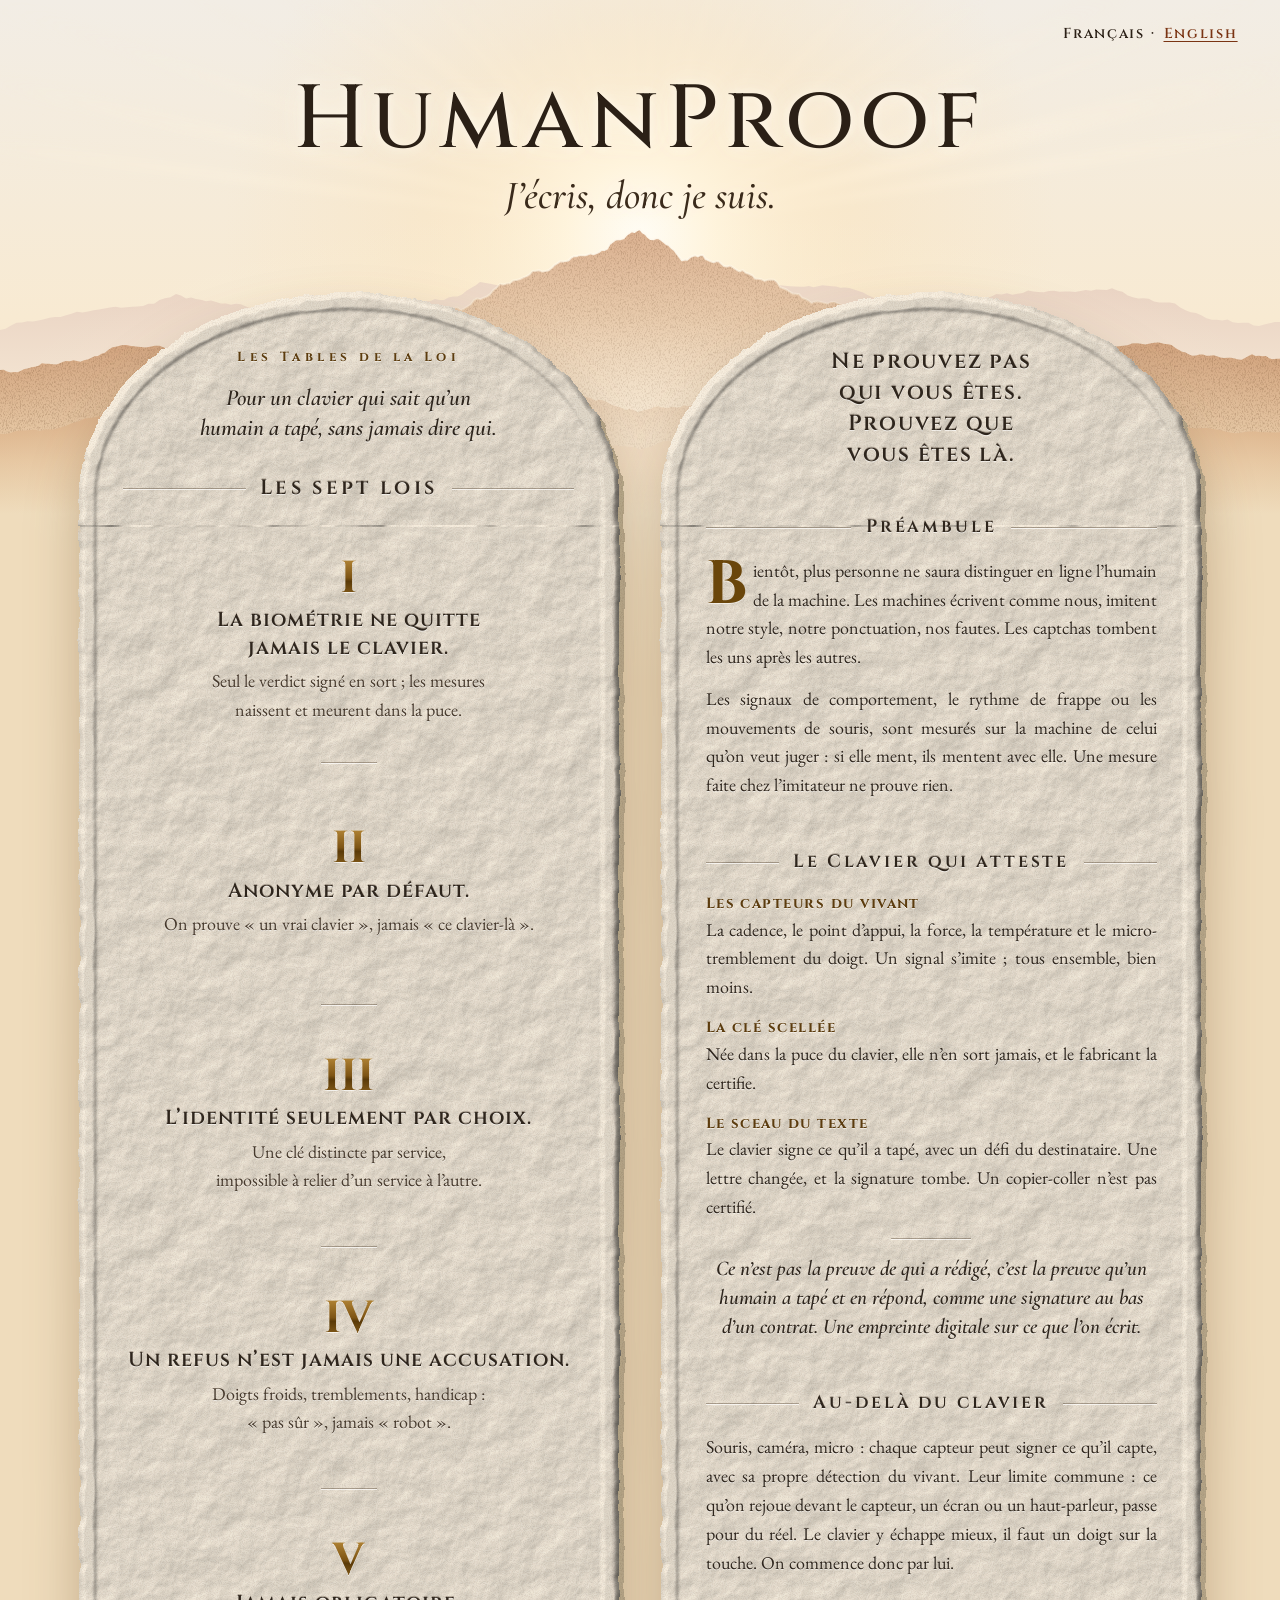
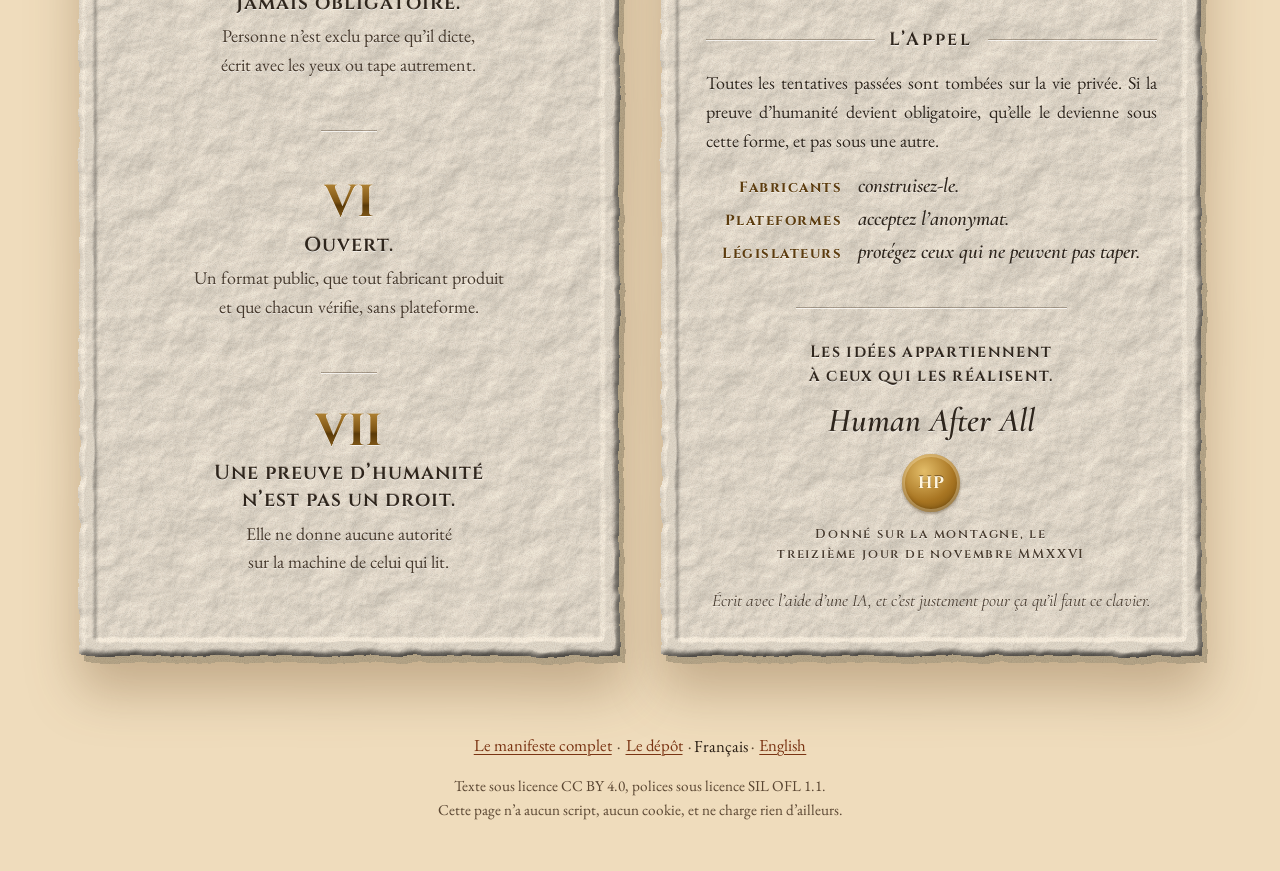
==== commit 590b2f9d: "Assume l'aide d'une IA : « Écrit avec l'aide d'une IA, et c'est justement pour ça qu'il faut ce clav" ====
--- a/docs/index.html
+++ b/docs/index.html
@@ -83,6 +83,7 @@
           <p class="signature">Human After All</p>
           <div class="seal" aria-hidden="true">HP</div>
           <p class="date">Donné sur la montagne, le treizième jour de novembre MMXXVI</p>
+          <p class="aveu">Écrit avec l’aide d’une IA, et c’est justement pour ça qu’il faut ce clavier.</p>
         </div>
       </div>
     </div>
--- a/docs/style.css
+++ b/docs/style.css
@@ -314,6 +314,7 @@
   box-shadow: inset 0 0 0 3px rgba(255, 236, 190, 0.35), inset 0 -3px 5px rgba(50, 30, 5, 0.4), 0 2px 3px rgba(60, 40, 15, 0.35);
 }
 
+.colophon .aveu { margin: 1.4rem 0 0; font-family: var(--italic); font-style: italic; font-size: 1.1rem; line-height: 1.5; color: var(--carve-soft); text-wrap: balance; }
 .colophon .date { margin: 0; font-family: var(--roman); font-weight: 600; font-size: 0.8rem; line-height: 1.6; letter-spacing: 0.14em; color: var(--carve-soft); text-wrap: balance; }
 
 /* ---- At the foot of the mountain ---- */
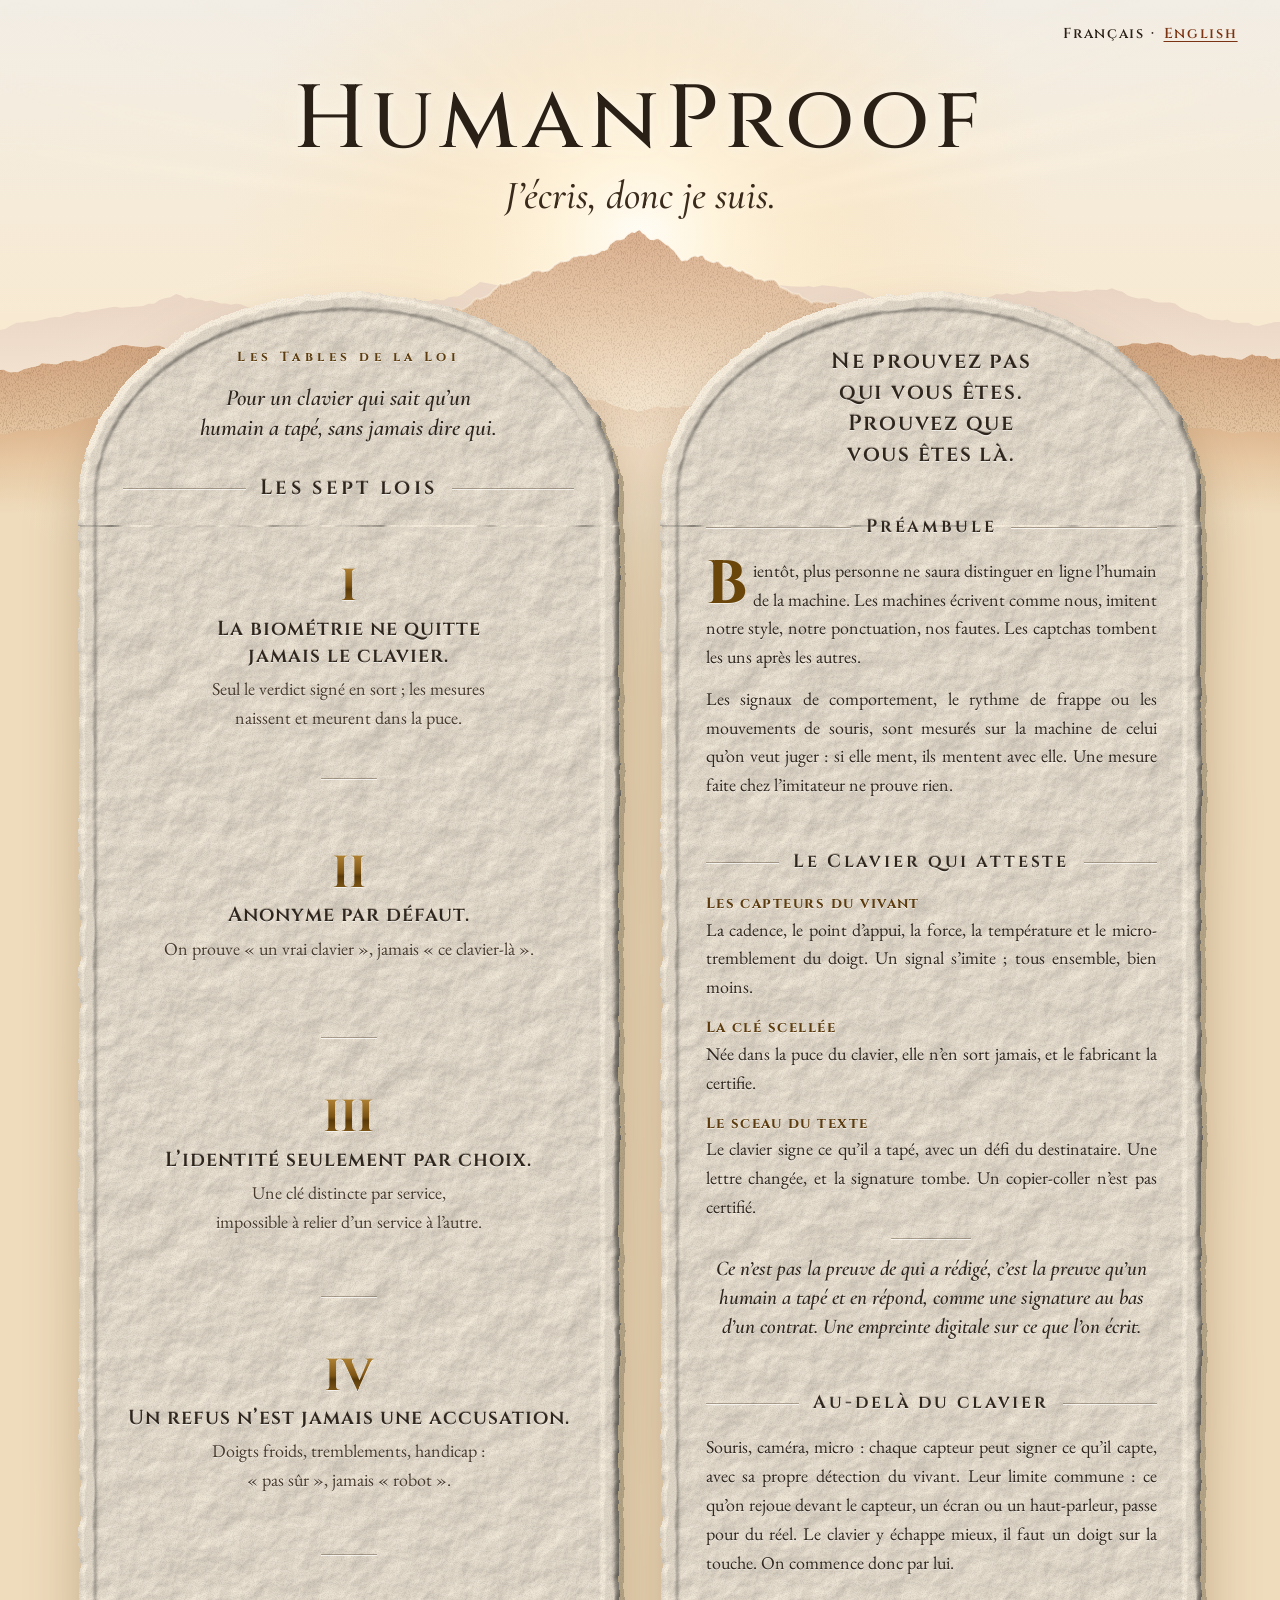
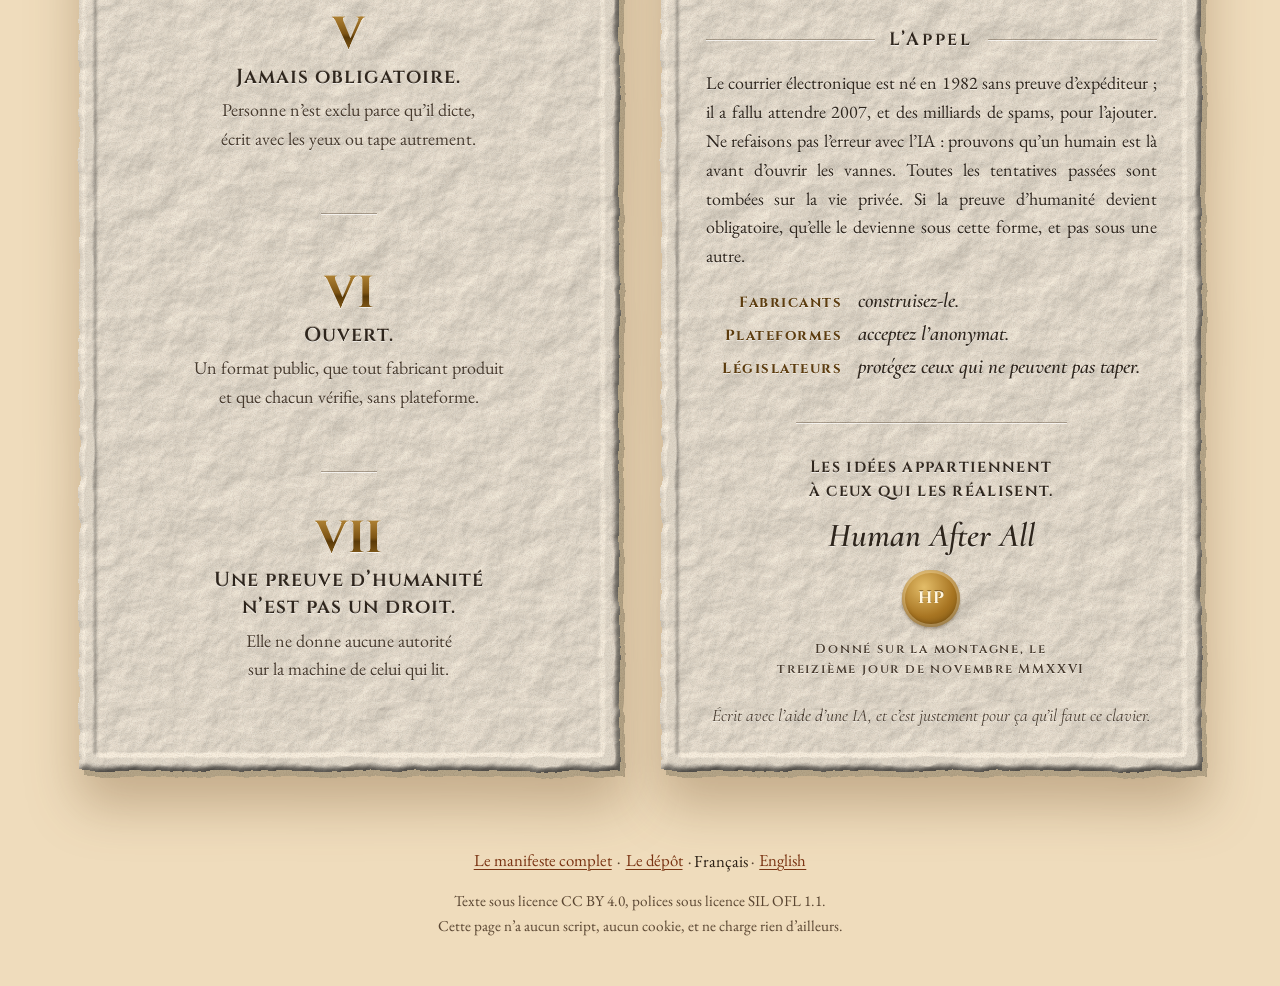
==== commit 424da466: "Manifeste : la leçon du courriel (né en 1982 sans preuve d'expéditeur, DKIM en 2007, DMARC en 2015)," ====
--- a/docs/index.html
+++ b/docs/index.html
@@ -71,7 +71,7 @@
         </section>
         <section aria-labelledby="h-call">
           <h2 id="h-call">L’Appel</h2>
-          <p>Toutes les tentatives passées sont tombées sur la vie privée. Si la preuve d’humanité devient obligatoire, qu’elle le devienne sous cette forme, et pas sous une autre.</p>
+          <p>Le courrier électronique est né en 1982 sans preuve d’expéditeur ; il a fallu attendre 2007, et des milliards de spams, pour l’ajouter. Ne refaisons pas l’erreur avec l’IA : prouvons qu’un humain est là avant d’ouvrir les vannes. Toutes les tentatives passées sont tombées sur la vie privée. Si la preuve d’humanité devient obligatoire, qu’elle le devienne sous cette forme, et pas sous une autre.</p>
           <dl class="decree">
             <dt>Fabricants</dt><dd>construisez-le.</dd>
             <dt>Plateformes</dt><dd>acceptez l’anonymat.</dd>
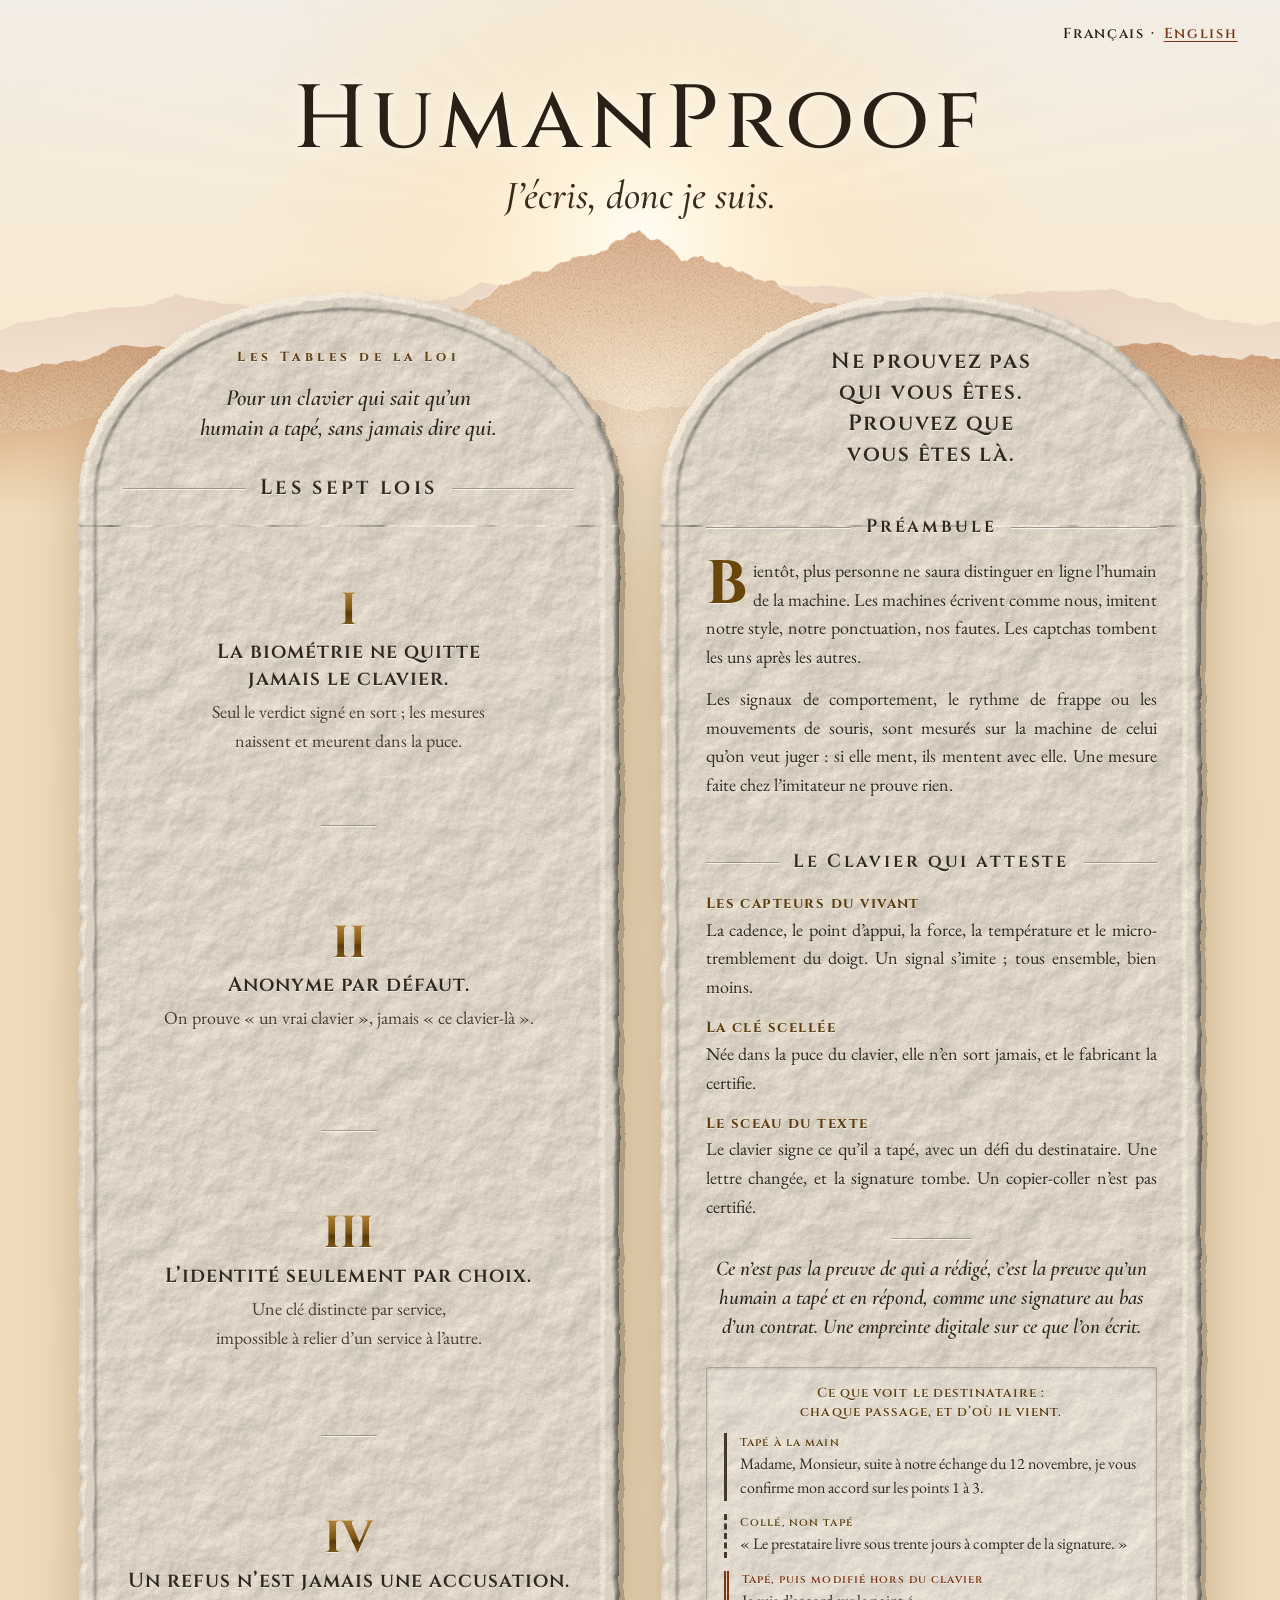
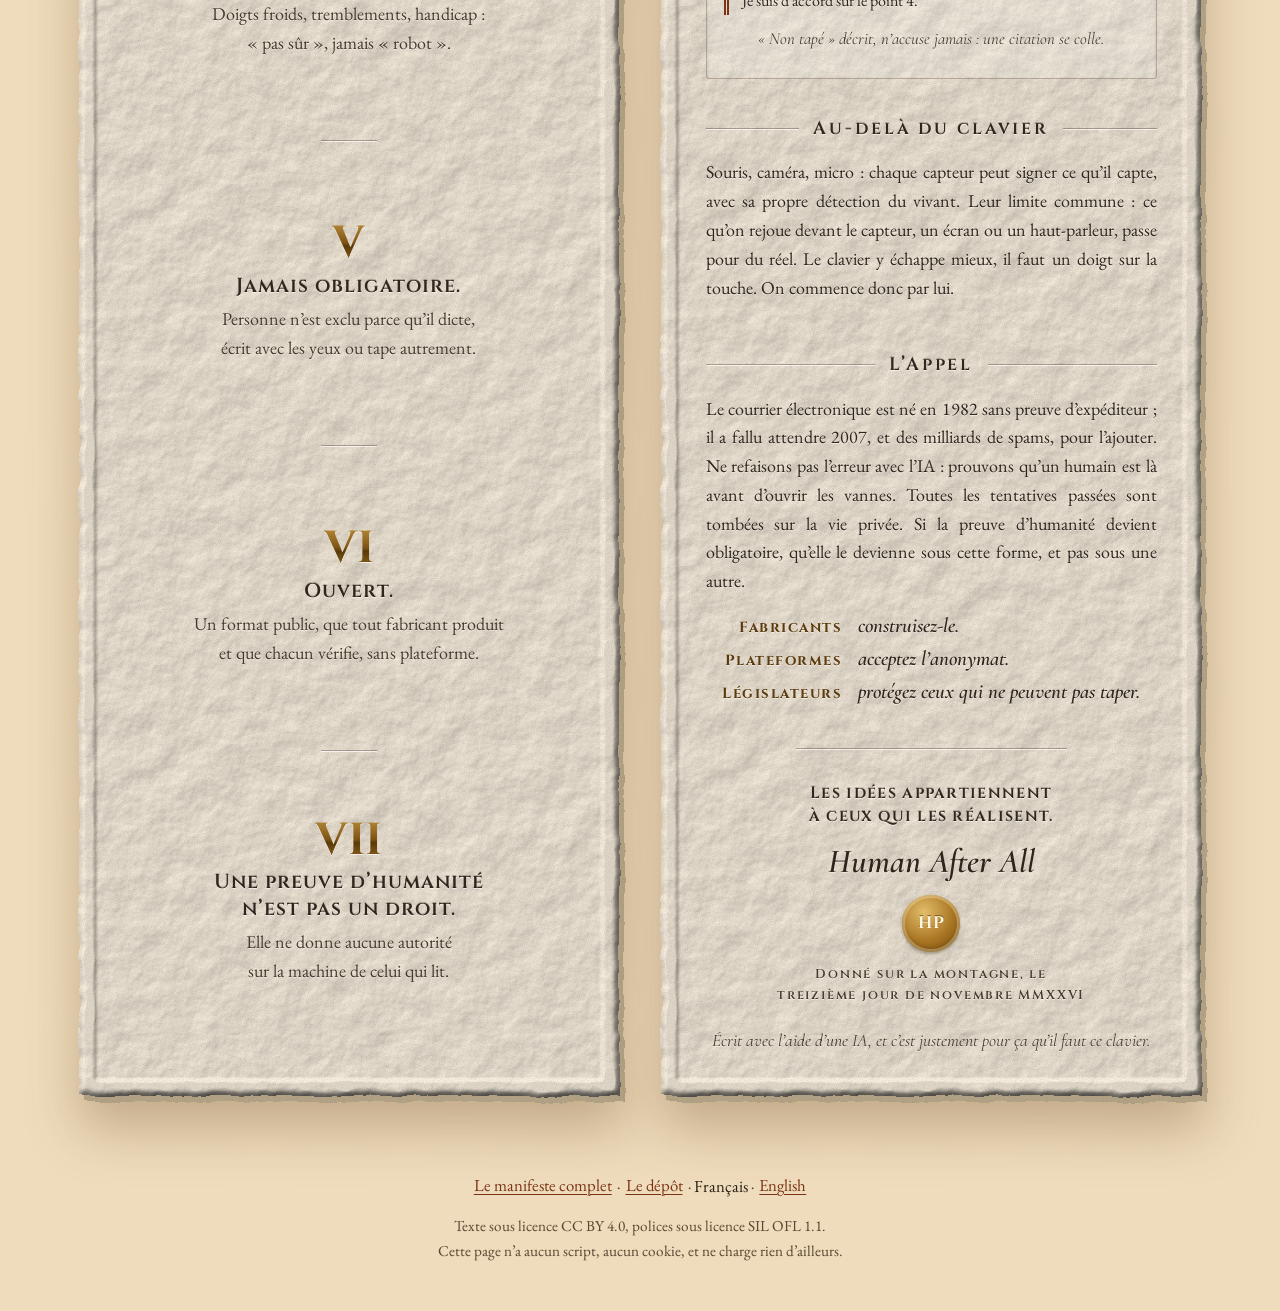
==== commit a5f39165: "Carte de provenance : le destinataire voit passage par passage ce qui a été tapé, collé ou modifié h" ====
--- a/docs/index.html
+++ b/docs/index.html
@@ -64,6 +64,13 @@
             <div class="stele"><h3>Le sceau du texte</h3><p>Le clavier signe ce qu’il a tapé, avec un défi du destinataire. Une lettre changée, et la signature tombe. Un copier-coller n’est pas certifié.</p></div>
           </div>
           <p class="gloss">Ce n’est pas la preuve de qui a rédigé, c’est la preuve qu’un humain a tapé et en répond, comme une signature au bas d’un contrat. Une empreinte digitale sur ce que l’on écrit.</p>
+          <figure class="proofmap">
+            <figcaption>Ce que voit le destinataire : chaque passage, et d’où il vient.</figcaption>
+            <p class="pm pm-typed"><span class="pm-tag">Tapé à la main</span> Madame, Monsieur, suite à notre échange du 12 novembre, je vous confirme mon accord sur les points 1 à 3.</p>
+            <p class="pm pm-pasted"><span class="pm-tag">Collé, non tapé</span> « Le prestataire livre sous trente jours à compter de la signature. »</p>
+            <p class="pm pm-altered"><span class="pm-tag">Tapé, puis modifié hors du clavier</span> Je suis d’accord sur le point 4.</p>
+            <p class="pm-note">« Non tapé » décrit, n’accuse jamais : une citation se colle.</p>
+          </figure>
         </section>
         <section aria-labelledby="h-beyond">
           <h2 id="h-beyond">Au-delà du clavier</h2>
--- a/docs/style.css
+++ b/docs/style.css
@@ -271,6 +271,16 @@
 }
 .stele p { margin: 0; }
 
+/* The provenance map: an inset cartouche; each passage says in words where it came from (never colour alone). */
+.proofmap { margin: 1.6rem 0 0; padding: 1rem 1.1rem 0.9rem; border: 1px solid rgba(70, 52, 32, 0.32); border-radius: 3px; background: rgba(255, 255, 255, 0.16); box-shadow: inset 0 1px 3px rgba(45, 30, 15, 0.18); }
+.proofmap figcaption { margin: 0 0 0.7rem; font-family: var(--roman); font-weight: 600; font-size: 0.82rem; line-height: 1.45; letter-spacing: 0.08em; text-align: center; color: var(--bronze); text-wrap: balance; }
+.pm { margin: 0.65rem 0 0; padding: 0.1rem 0 0.1rem 0.8rem; font-size: 1rem; line-height: 1.5; border-left: 3px solid var(--carve-soft); }
+.pm-pasted { border-left-style: dashed; }
+.pm-altered { border-left: 5px double var(--link); }
+.pm-tag { display: block; font-family: var(--roman); font-weight: 600; font-size: 0.7rem; letter-spacing: 0.1em; color: var(--bronze); }
+.pm-altered .pm-tag { color: var(--link); }
+.pm-note { margin: 0.9rem 0 0; font-family: var(--italic); font-style: italic; font-size: 1.05rem; line-height: 1.4; text-align: center; color: var(--carve-soft); text-wrap: balance; }
+
 .gloss {
   margin: 1.2rem 0 0;
   padding: 1rem 0.5rem 0;
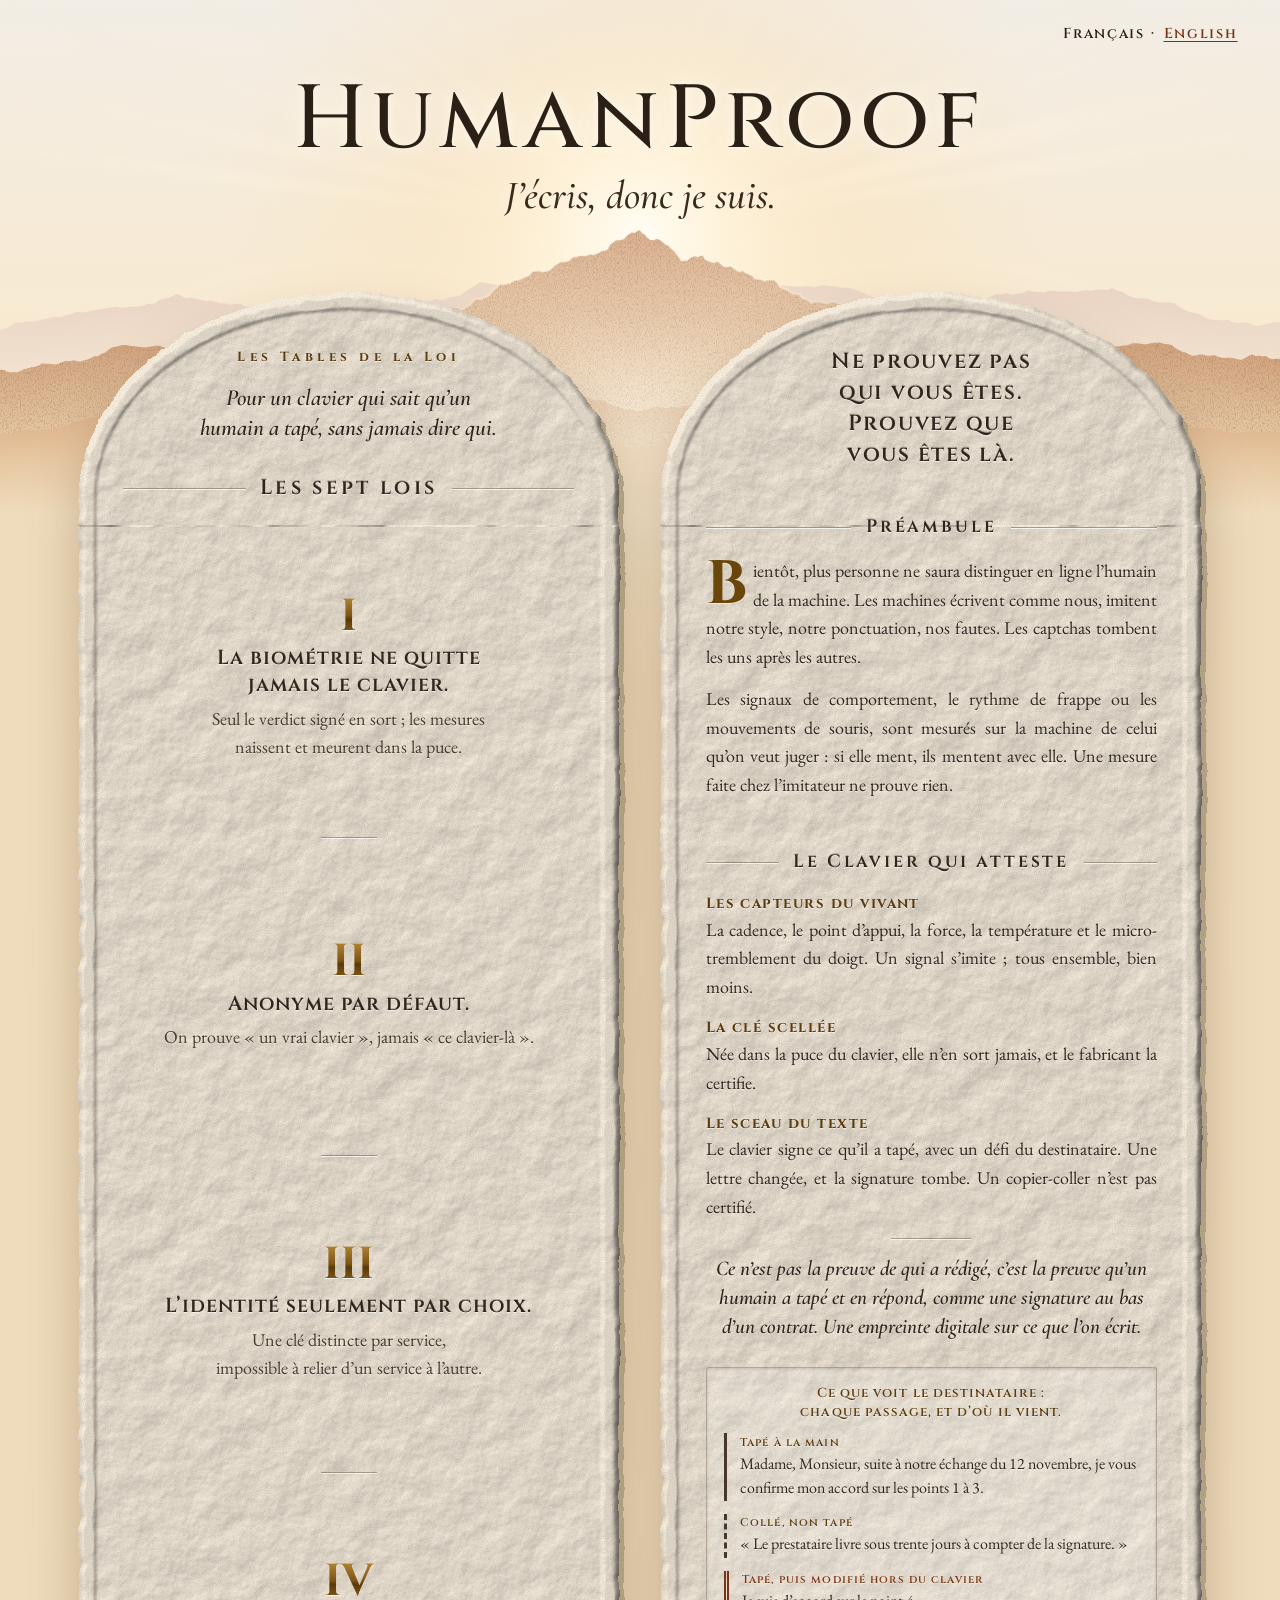
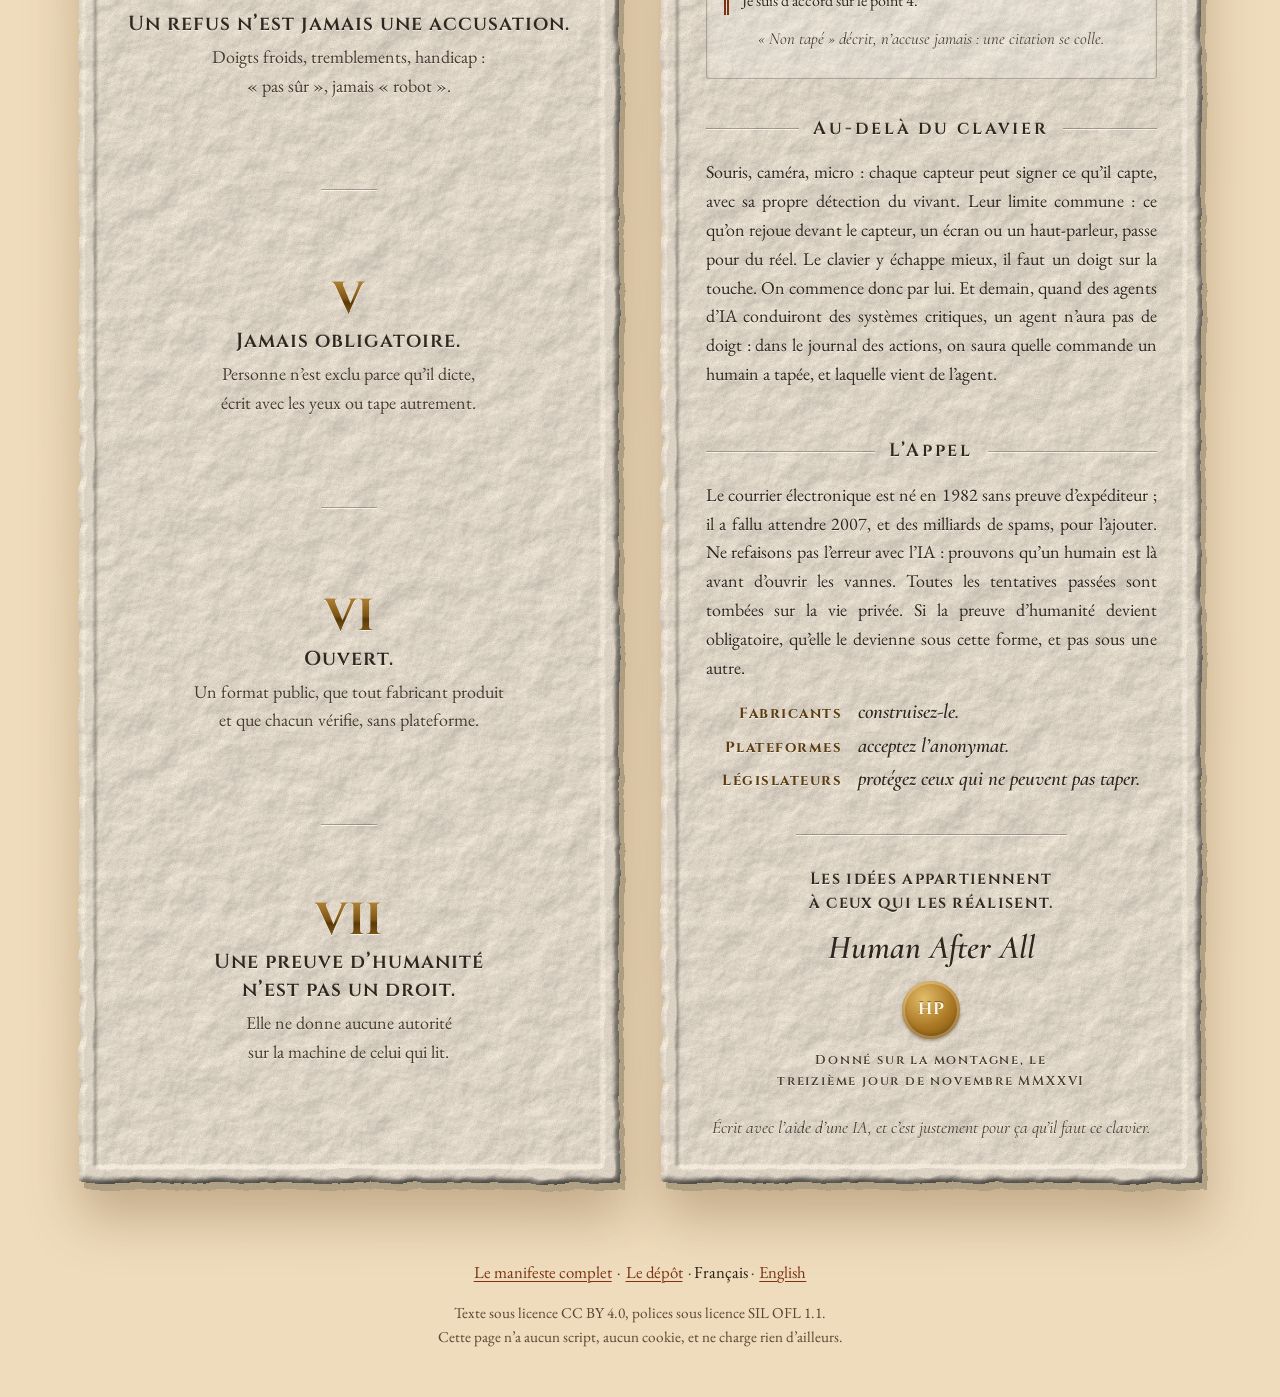
==== commit 6365263e: "La boîte noire des agents : savoir quelle commande un humain a tapée et laquelle vient d'un agent d'" ====
--- a/docs/index.html
+++ b/docs/index.html
@@ -74,7 +74,7 @@
         </section>
         <section aria-labelledby="h-beyond">
           <h2 id="h-beyond">Au-delà du clavier</h2>
-          <p>Souris, caméra, micro : chaque capteur peut signer ce qu’il capte, avec sa propre détection du vivant. Leur limite commune : ce qu’on rejoue devant le capteur, un écran ou un haut-parleur, passe pour du réel. Le clavier y échappe mieux, il faut un doigt sur la touche. On commence donc par lui.</p>
+          <p>Souris, caméra, micro : chaque capteur peut signer ce qu’il capte, avec sa propre détection du vivant. Leur limite commune : ce qu’on rejoue devant le capteur, un écran ou un haut-parleur, passe pour du réel. Le clavier y échappe mieux, il faut un doigt sur la touche. On commence donc par lui. Et demain, quand des agents d’IA conduiront des systèmes critiques, un agent n’aura pas de doigt : dans le journal des actions, on saura quelle commande un humain a tapée, et laquelle vient de l’agent.</p>
         </section>
         <section aria-labelledby="h-call">
           <h2 id="h-call">L’Appel</h2>
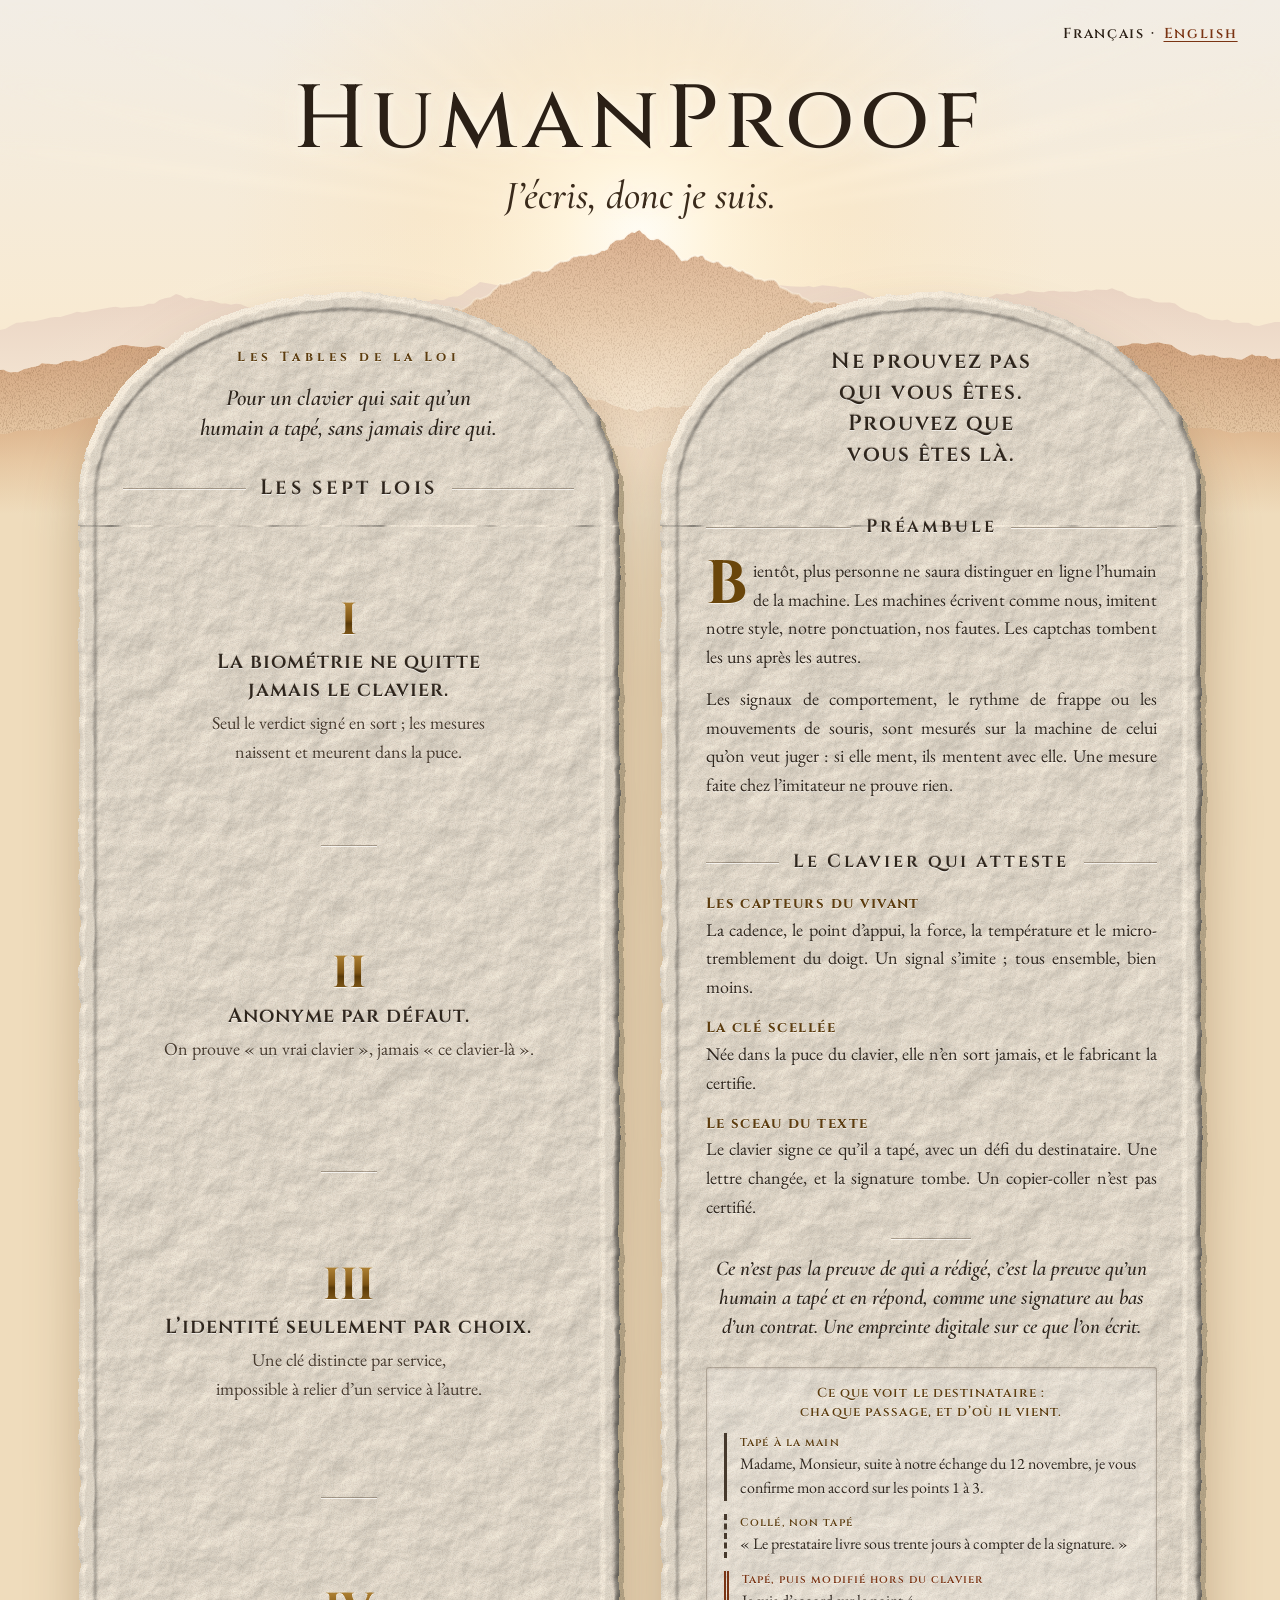
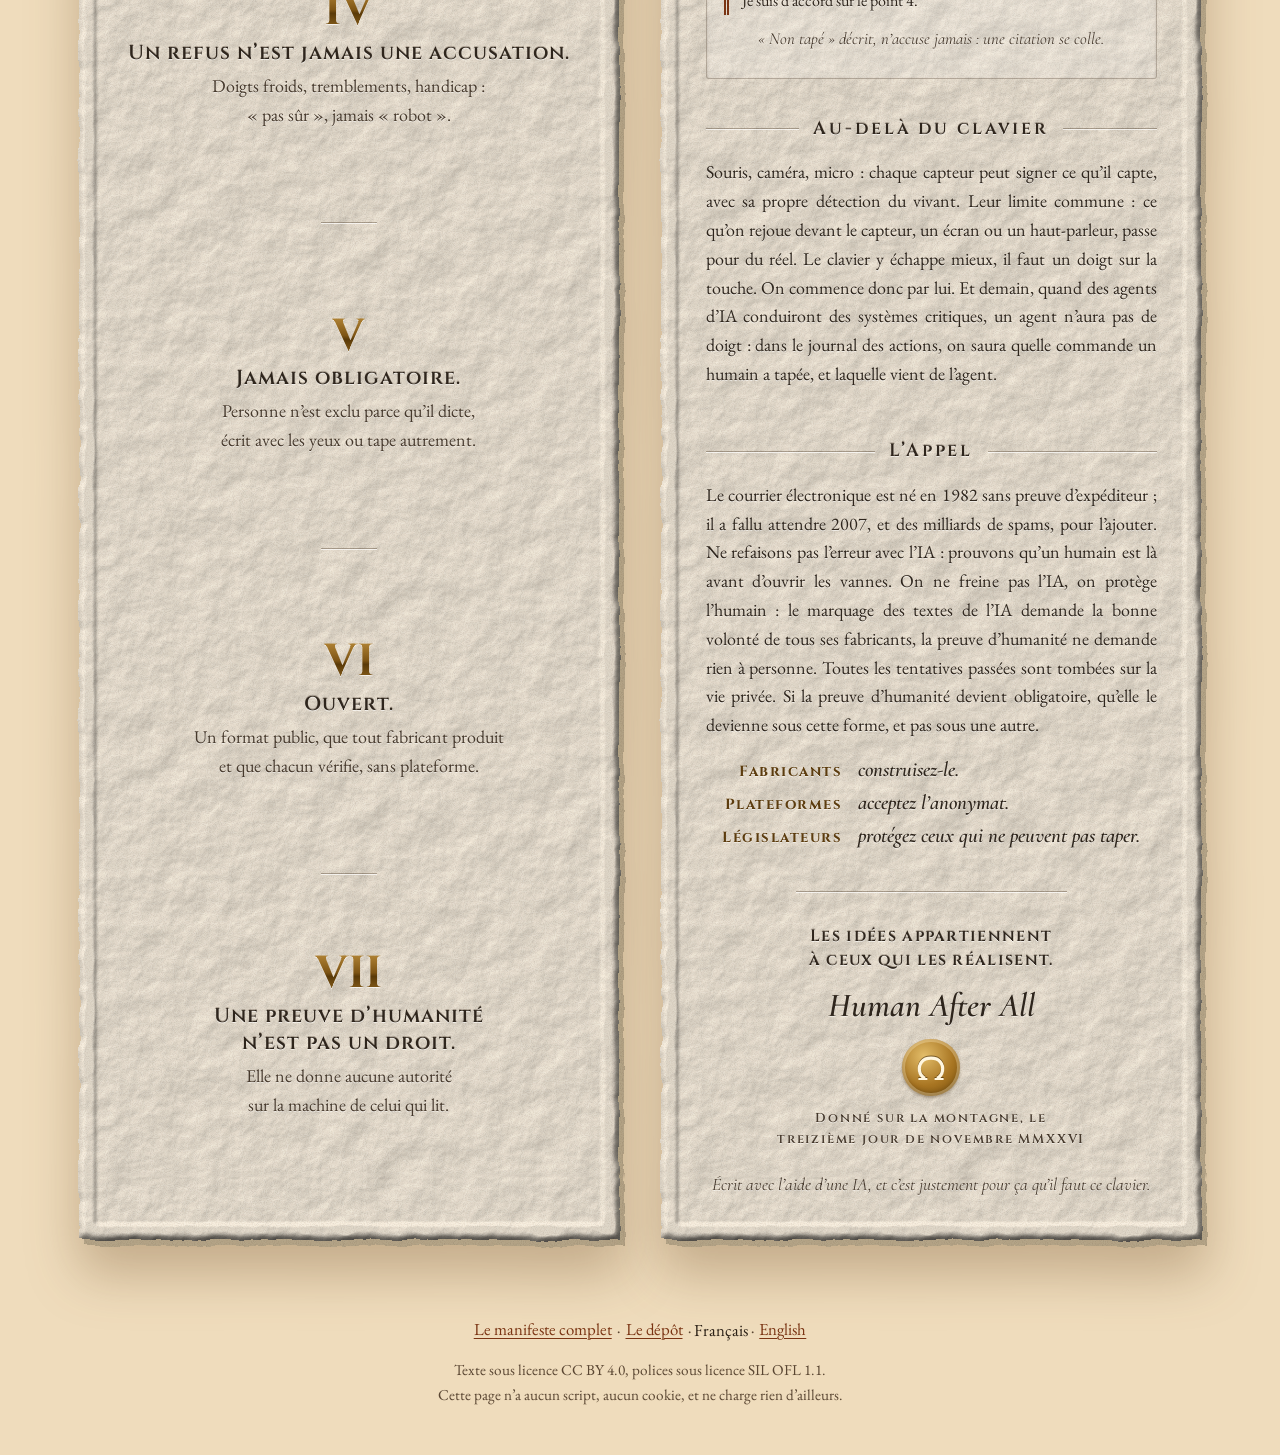
==== commit 93bb82e0: "On ne freine pas l'IA, on protège l'humain : le marquage des textes de l'IA demande tous ses fabrica" ====
--- a/docs/index.html
+++ b/docs/index.html
@@ -78,7 +78,7 @@
         </section>
         <section aria-labelledby="h-call">
           <h2 id="h-call">L’Appel</h2>
-          <p>Le courrier électronique est né en 1982 sans preuve d’expéditeur ; il a fallu attendre 2007, et des milliards de spams, pour l’ajouter. Ne refaisons pas l’erreur avec l’IA : prouvons qu’un humain est là avant d’ouvrir les vannes. Toutes les tentatives passées sont tombées sur la vie privée. Si la preuve d’humanité devient obligatoire, qu’elle le devienne sous cette forme, et pas sous une autre.</p>
+          <p>Le courrier électronique est né en 1982 sans preuve d’expéditeur ; il a fallu attendre 2007, et des milliards de spams, pour l’ajouter. Ne refaisons pas l’erreur avec l’IA : prouvons qu’un humain est là avant d’ouvrir les vannes. On ne freine pas l’IA, on protège l’humain : le marquage des textes de l’IA demande la bonne volonté de tous ses fabricants, la preuve d’humanité ne demande rien à personne. Toutes les tentatives passées sont tombées sur la vie privée. Si la preuve d’humanité devient obligatoire, qu’elle le devienne sous cette forme, et pas sous une autre.</p>
           <dl class="decree">
             <dt>Fabricants</dt><dd>construisez-le.</dd>
             <dt>Plateformes</dt><dd>acceptez l’anonymat.</dd>
@@ -88,7 +88,7 @@
         <div class="colophon">
           <p class="maxim">Les idées appartiennent à ceux qui les réalisent.</p>
           <p class="signature">Human After All</p>
-          <div class="seal" aria-hidden="true">HP</div>
+          <div class="seal" aria-hidden="true"></div>
           <p class="date">Donné sur la montagne, le treizième jour de novembre MMXXVI</p>
           <p class="aveu">Écrit avec l’aide d’une IA, et c’est justement pour ça qu’il faut ce clavier.</p>
         </div>
--- a/docs/style.css
+++ b/docs/style.css
@@ -308,19 +308,13 @@
 .colophon .signature { margin: 0; font-family: var(--italic); font-style: italic; font-weight: 600; font-size: 2.1rem; line-height: 1.2; }
 
 .seal {
-  display: grid;
-  place-items: center;
   width: 3.6rem;
   height: 3.6rem;
   margin: 0.8rem auto;
   border-radius: 50%;
-  font-family: var(--roman);
-  font-weight: 700;
-  font-size: 1.05rem;
-  letter-spacing: 0.04em;
-  color: #fff6df;
-  text-shadow: 0 -1px 0 rgba(60, 36, 6, 0.6);
-  background: radial-gradient(circle at 38% 30%, #e3bd69, #a87522 55%, #6e4a0c);
+  background:
+    url("seal-omega.svg") center / 62% auto no-repeat,
+    radial-gradient(circle at 38% 30%, #e3bd69, #a87522 55%, #6e4a0c);
   box-shadow: inset 0 0 0 3px rgba(255, 236, 190, 0.35), inset 0 -3px 5px rgba(50, 30, 5, 0.4), 0 2px 3px rgba(60, 40, 15, 0.35);
 }
 
